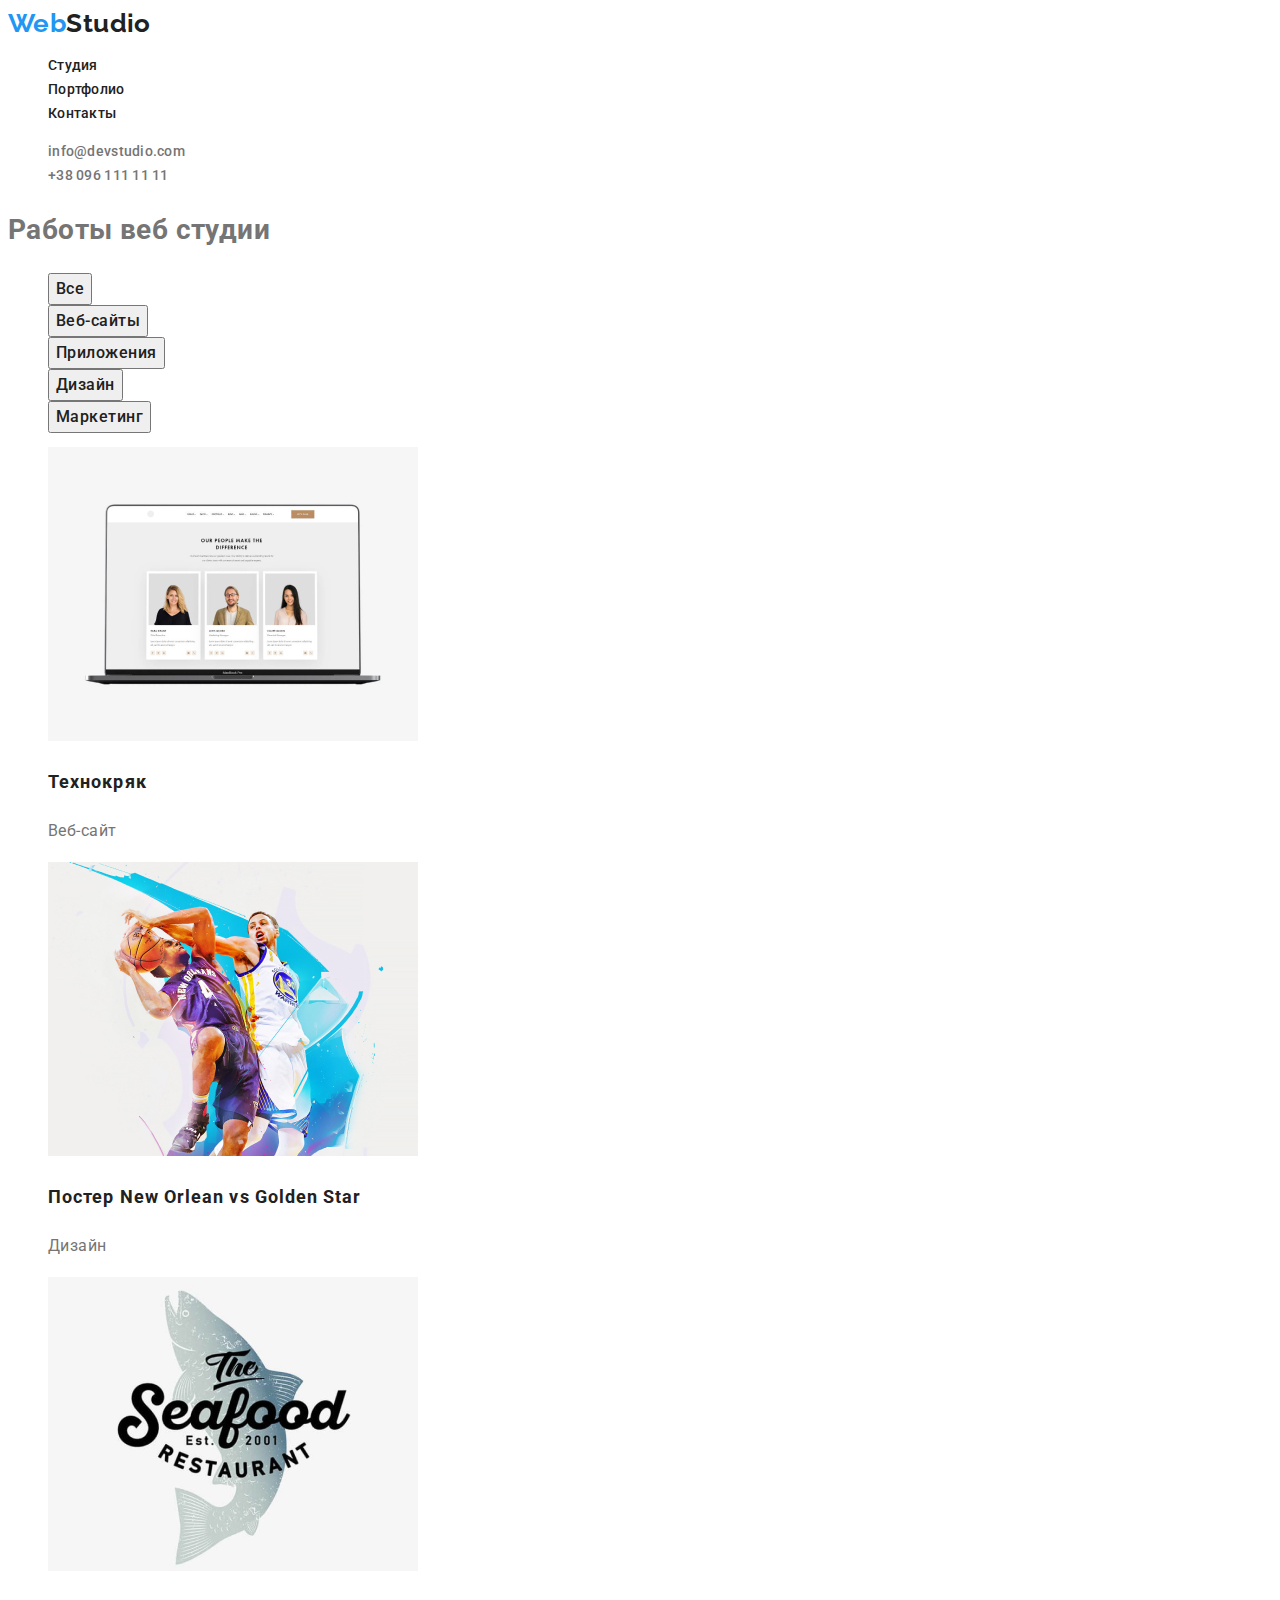
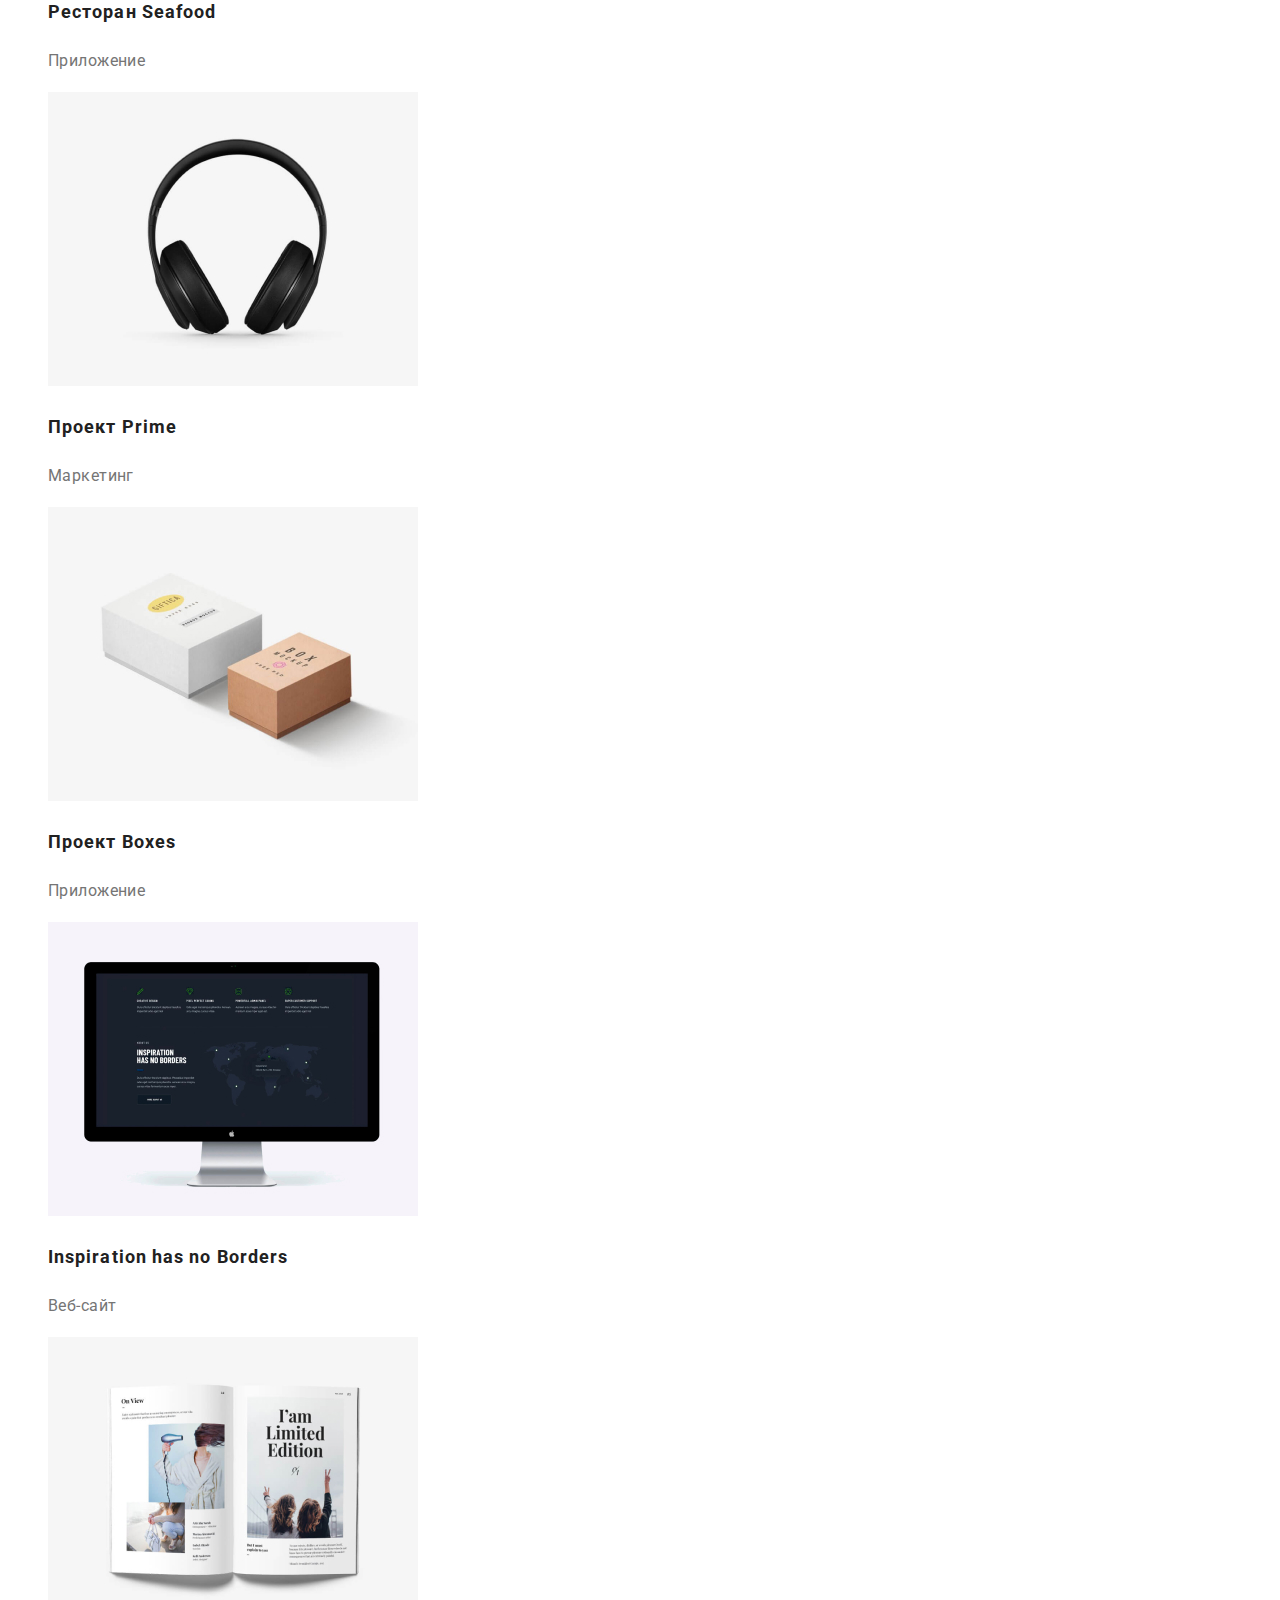
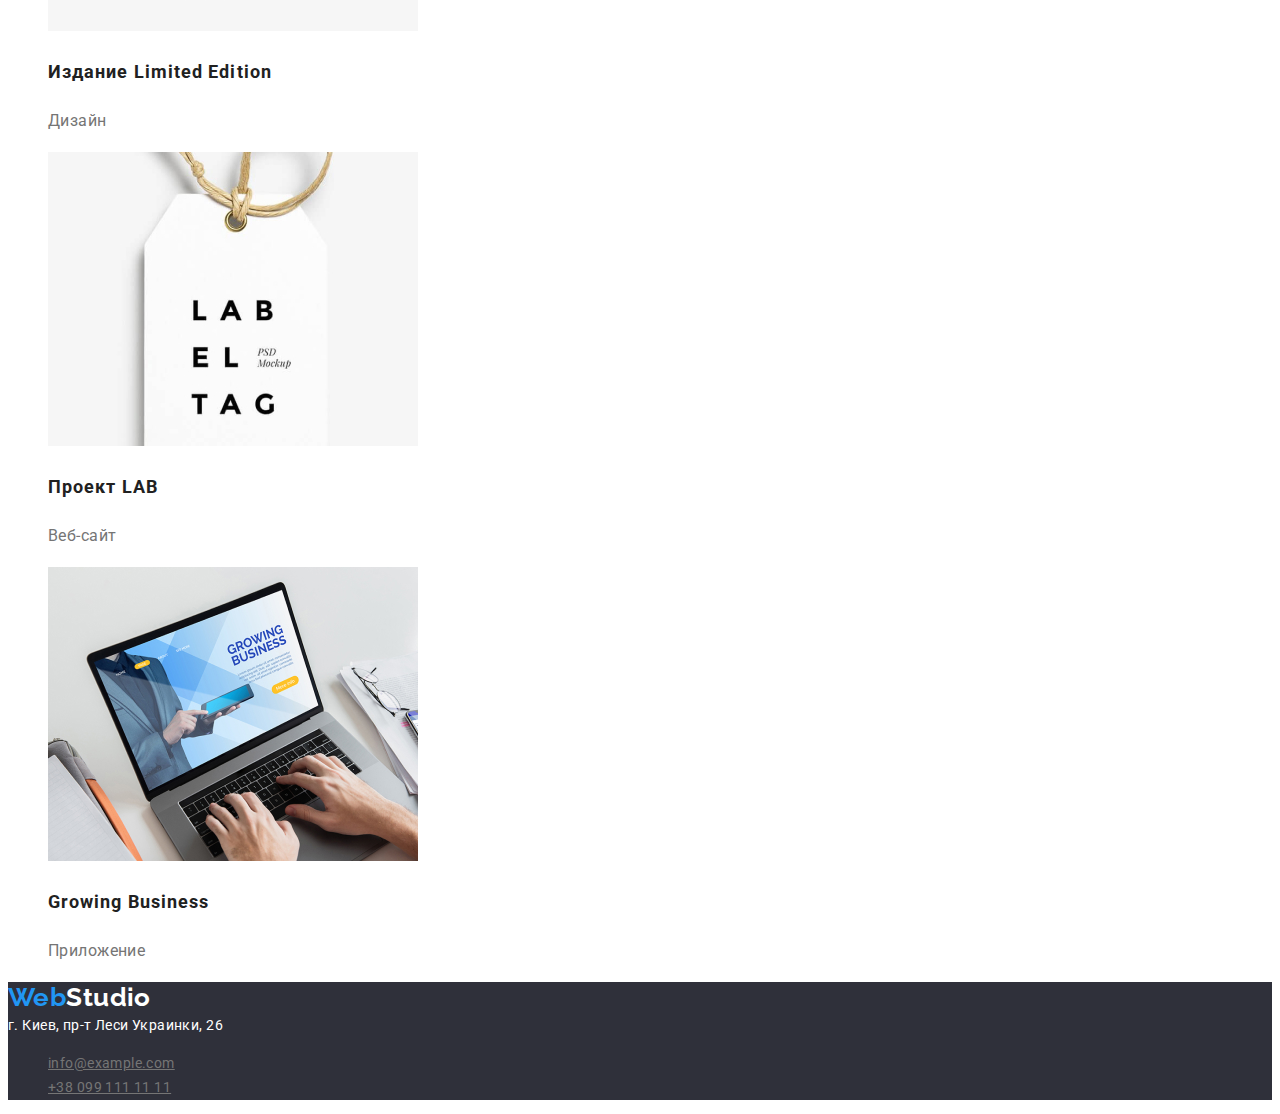
==== portfolio.html @ be14194c "Добавляет основные файлы" ====
<!DOCTYPE html>
<html lang="ru">

<head>
    <meta charset="UTF-8">
    <meta http-equiv="X-UA-Compatible" content="IE=edge">
    <meta name="viewport" content="width=device-width, initial-scale=1.0">
    <title>Portfolio</title>
    <link rel="preconnect" href="https://fonts.googleapis.com">
    <link rel="preconnect" href="https://fonts.gstatic.com" crossorigin>
    <link href="https://fonts.googleapis.com/css2?family=Raleway:wght@700&family=Roboto:wght@400;500;700;900&display=swap" rel="stylesheet">
    <link rel="stylesheet" href="./css/styles.css">
</head>

<body>
    <header>
        <nav class="site-nav">
            <a href="./index.html" class="logo"><span class="color-web">Web</span><span class="color-studio">Studio</span></a>
            <ul class="list">
                <li><a href="./index.html" class="link">Студия</a></li>
                <li><a href="./portfolio.html" class="link">Портфолио</a></li>
                <li><a href="" class="link">Контакты</a></li>
            </ul>
        </nav>
        <ul class="list">
            <li><a href="mailto:info@devstudio.com" class="link-contacts">info@devstudio.com</a></li>
            <li><a href="tel:+380961111111" class="link-contacts">+38 096 111 11 11</a></li>
        </ul>
    </header>

    <!-- Основной контент -->
    <main>
        <section>
            <h1>Работы веб студии</h1>
            <ul class="list">
                <li><button type="button" class="button">Все</button></li>
                <li><button type="button" class="button">Веб-сайты</button></li>
                <li><button type="button" class="button">Приложения</button></li>
                <li><button type="button" class="button">Дизайн</button></li>
                <li><button type="button" class="button">Маркетинг</button></li>
            </ul>

            <ul class="list">
                <li>
                    <img src="./images/tehknokriak.jpg" alt="Страница веб сайта" width="370">
                    <h2 class="title-product">Технокряк</h2>
                    <p class="product-type">Веб-сайт</p>
                </li>
                <li>
                    <img src="./images/poster.jpg" alt="Постер для баскетбольного матча" width="370">
                    <h2 class="title-product">Постер New Orlean vs Golden Star</h2>
                    <p class="product-type">Дизайн</p>
                </li>
                <li>
                    <img src="./images/restoran.jpg" alt="Логотип ресторана" width="370">
                    <h2 class="title-product">Ресторан Seafood</h2>
                    <p class="product-type">Приложение</p>
                </li>
                <li>
                    <img src="./images/project.prime.jpg" alt="Черные наушники" width="370">
                    <h2 class="title-product">Проект Prime</h2>
                    <p class="product-type">Маркетинг</p>
                </li>
                <li>
                    <img src="./images/project.boxes.jpg" alt="Две коробочк" width="370">
                    <h2 class="title-product">Проект Boxes</h2>
                    <p class="product-type">Приложение</p>
                </li>
                <li>
                    <img src="./images/inspiration.jpg" alt="Монитор компьютера" width="370">
                    <h2 class="title-product">Inspiration has no Borders</h2>
                    <p class="product-type">Веб-сайт</p>
                </li>
                <li>
                    <img src="./images/limited.edition.jpg" alt="Открытая книга" width="370">
                    <h2 class="title-product">Издание Limited Edition</h2>
                    <p class="product-type">Дизайн</p>
                </li>
                <li>
                    <img src="./images/project.lab.jpg" alt="Логотип компании" width="370">
                    <h2 class="title-product">Проект LAB</h2>
                    <p class="product-type">Веб-сайт</p>
                </li>
                <li>
                    <img src="./images/growing.business.jpg" alt="Работа с ноутбуком" width="370">
                    <h2 class="title-product">Growing Business</h2>
                    <p class="product-type">Приложение</p>
                </li>
            </ul>

        </section>
    </main>

    <!-- Подвал страницы -->
    <footer class="footer">
        <a href="./index.html" class="logo"><span class="color-web">Web</span><span class="color-studio">Studio</span></a>
        <address class="address">
            г. Киев, пр-т Леси Украинки, 26
        </address>
        <ul class="list">
            <li><a href="mailto:info@devstudio.co" class="link-footer">info@example.com</a></li>
            <li><a href="tel:+380961111111"  class="link-footer">+38 099 111 11 11</a></li>
        </ul>
    </footer>
</body>
</html>
---- css/styles.css ----
/* цвет заголовков #212121 */
/* вторичный цвет текста  #757575 */
/* белый #FFFFFF  */
/* акцент #2196F3 */
/* прозрачный белый  rgba(255, 255, 255, 0,6); */


 :root {
    --primary-text-color: #212121;
    --secondary-text-color: #757575;
    --accent-color: #2196F3;
    --primary-white-color: #ffffff;
    --transparent-white-color: rgba(255, 255, 255, 0,6);
  }

  body {
    color: var(--secondary-text-color);
    background-color: #ffffff;
    font-family: Roboto, sans-serif;
    font-size: 14px;
    font-weight: 400;
    line-height: 1.71;
    letter-spacing: 0.03em;
  }
  .list{
      list-style: none;
  }
  /* logo */
 .logo {
    color: var(--primary-text-color);
    font-family: Raleway;
    font-weight: 700;
    font-size: 26px;
    line-height: 1.19;
    text-decoration: none;
 }   
 .color-web{
     color: var(--accent-color); ;
 }
 .site-nav .color-studio{
color: var(--primary-text-color);
 }

 /* site-nav */
 .site-nav .link{
    color: var(--primary-text-color);
    font-weight: 500;
    font-size: 14px;
    line-height: 1.14;
    letter-spacing: 0.02em;
    text-decoration: none;
    }
 .site-nav .link:hover,
 .site-nav .link:focus {
     color: var(--accent-color);
 }
 .link-contacts{
    color: var(--secondary-text-color);
    font-weight: 500;
    font-size: 14px;
    line-height: 1.14;
    letter-spacing: 0.02em;
    text-decoration: none;
    }
 .link-contacts:hover,
 .link-contacts:focus{ 
     color: var(--accent-color);
 }

/* Hero */
.hero{
    background-color: #2F303A;
    ;
}
.hero-title {
    color: var(--primary-white-color);
    font-weight: 900;
    font-size: 44px;
    line-height: 1.36;
    letter-spacing: 0.06em;
    text-align: center;
    text-transform: uppercase;
}

.hero-button {
    color: var(--primary-white-color);
    background-color: var(--accent-color);
    font-weight: 700;
    font-size: 16px;
    line-height: 1.88;
    letter-spacing: 0.06em;
    text-align: center;
    cursor: pointer;
}
.hero-button:focus{
color: var(--primary-text-color);
}
/* Section work studio */
.section-title {
    color: var(--primary-text-color);
    font-weight: 700;
    font-size: 36px;
    line-height: 1.17;
    text-align: center;
    }
.section-title-element{
    color: var(--primary-text-color);
    font-weight: bold;
    font-size: 14px;
    line-height: 1.14;
    text-transform: uppercase;
    }

.section-text{
    font-size: 14px;
    }

    /* team of studio */
.title-employee{
    color: var(--primary-text-color);
    font-weight: 500;
    font-size: 16px;
    line-height: 1.19;
    text-align: center;
    }
.position-employee{
    font-size: 16px;
    line-height: 1.19;
    text-align: center;
    }

/* Footer */
.footer{
background-color: #2F303A;
}
.footer .color-studio{
    color: #ffffff;
}
.address{
    color: var(--primary-white-color);
    font-family: Roboto;
    font-style: normal;
    font-weight: normal;
    font-size: 14px;
    }
.link-footer{
    color: var(--transparent-white-color);
    font-size: 14px;
    }
.link-footer:focus,
.link-footer:hover{
    color: var(--accent-color);
}

/* Portfolio */
.button{
    color: var(--primary-text-color);
    cursor: pointer;
    font-family: Roboto;
    font-style: normal;
    font-weight: 500;
    font-size: 16px;
    line-height: 1.63;
    text-align: center;
    letter-spacing: 0.03em;
    }
    
.button:hover,
.button:focus{
  background-color: var(--accent-color);
  color: #ffffff;
}
.title-product{
    color: var(--primary-text-color);
    font-weight: bold;
    font-size: 18px;
    line-height: 2;
    letter-spacing: 0.06em;
    }
    .product-type{
        font-size: 16px;
        line-height: 1.88;
    }
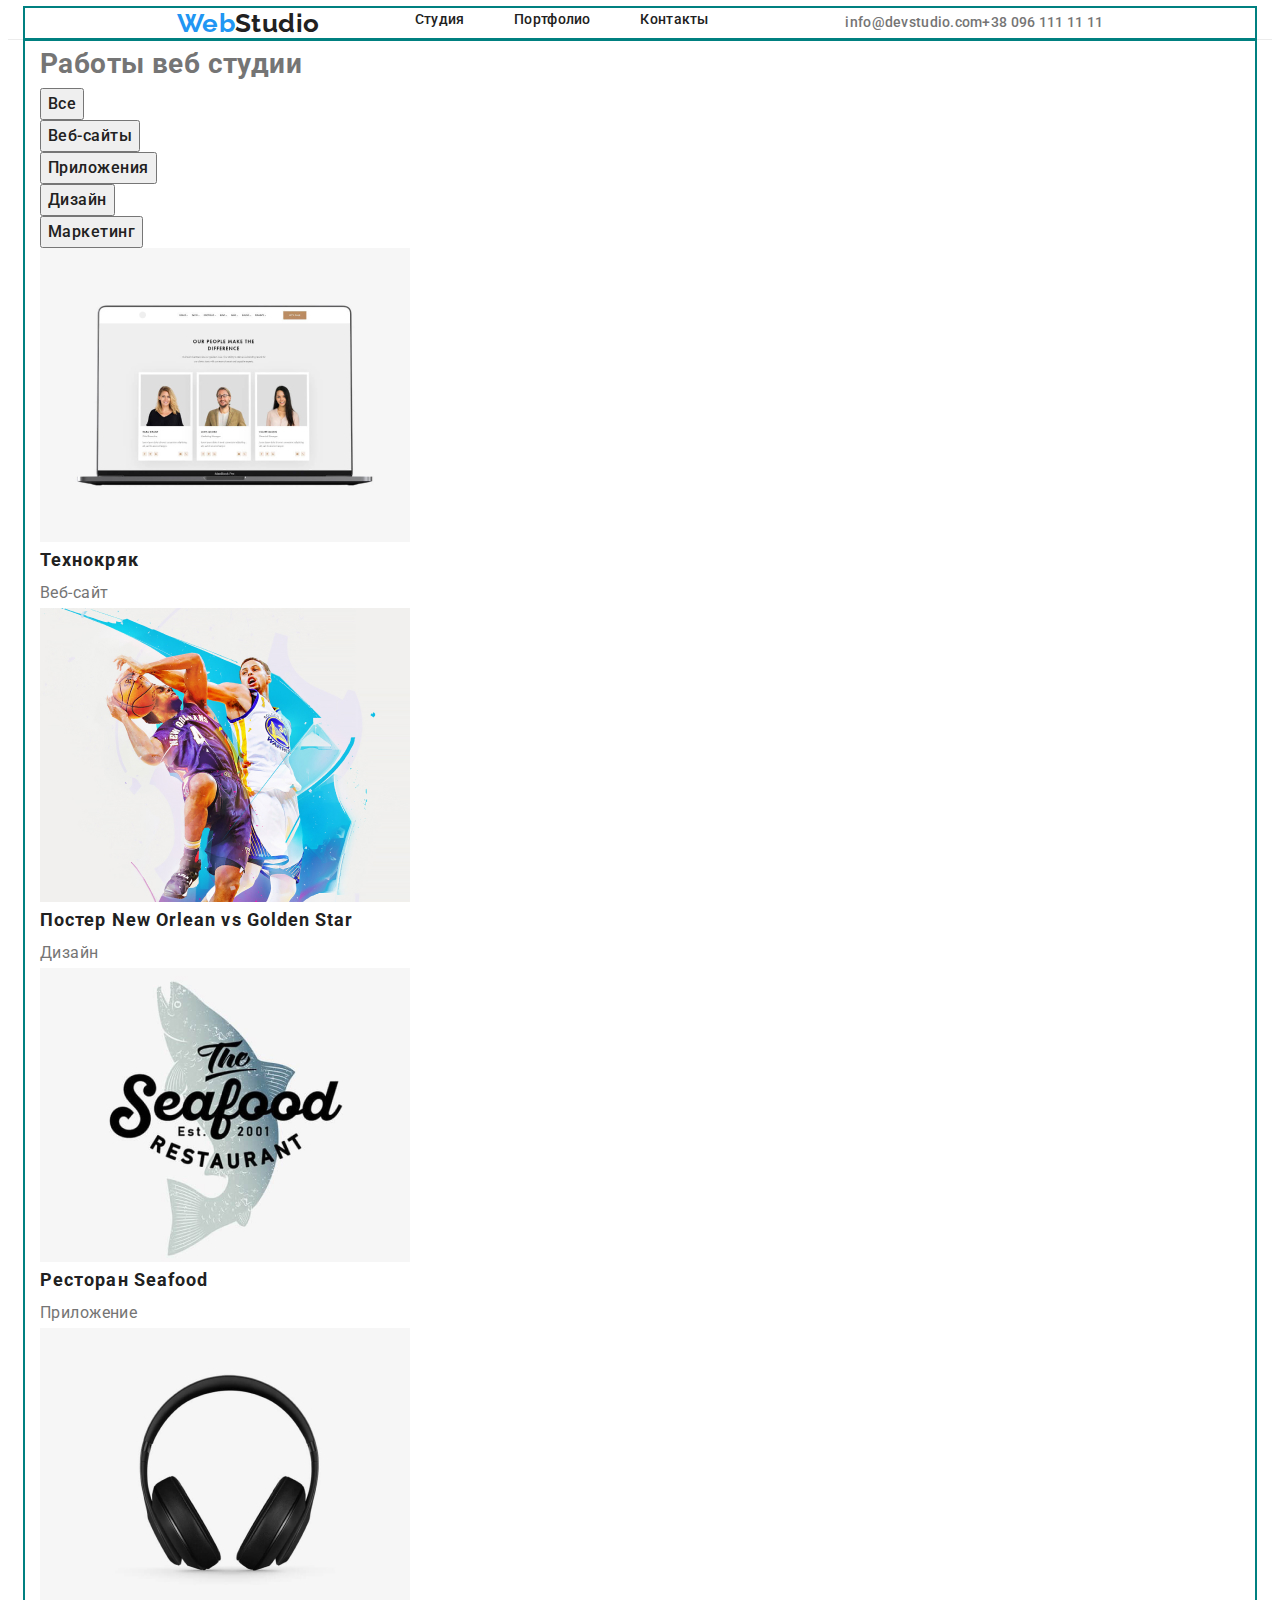
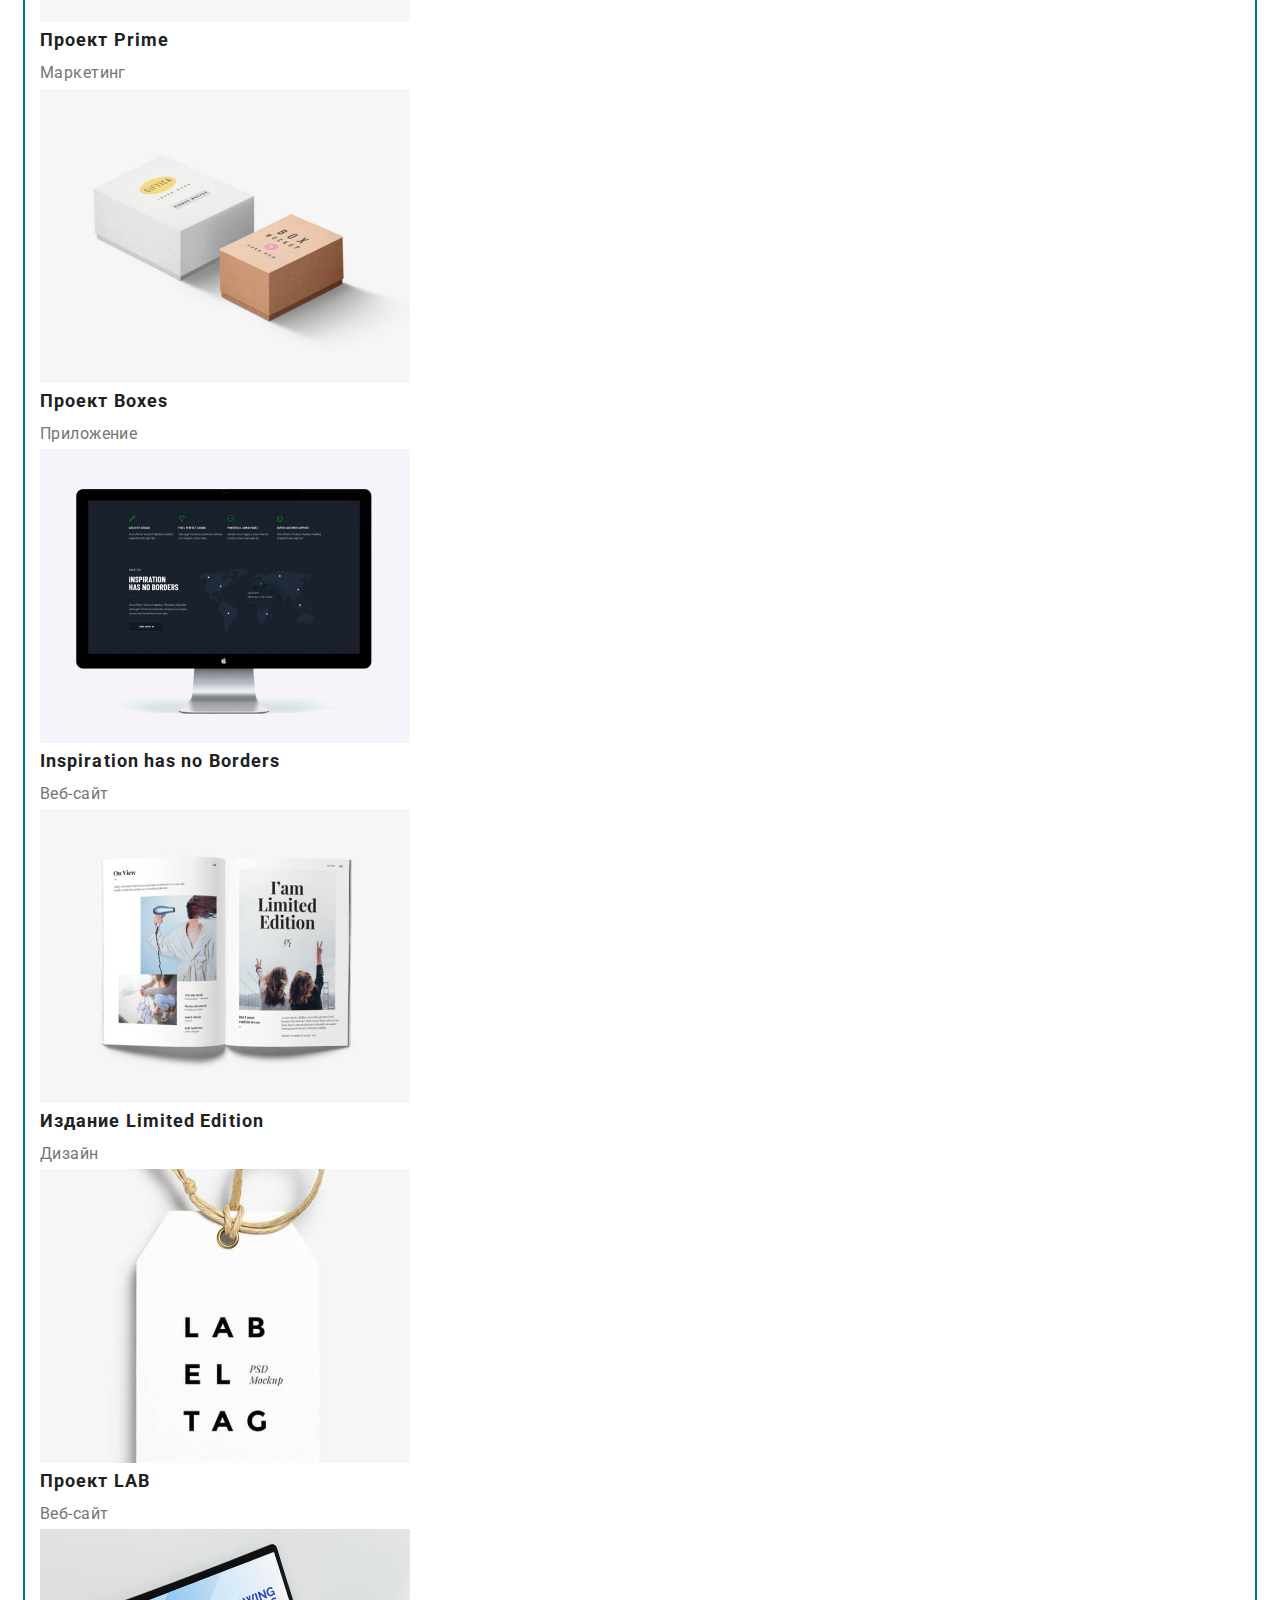
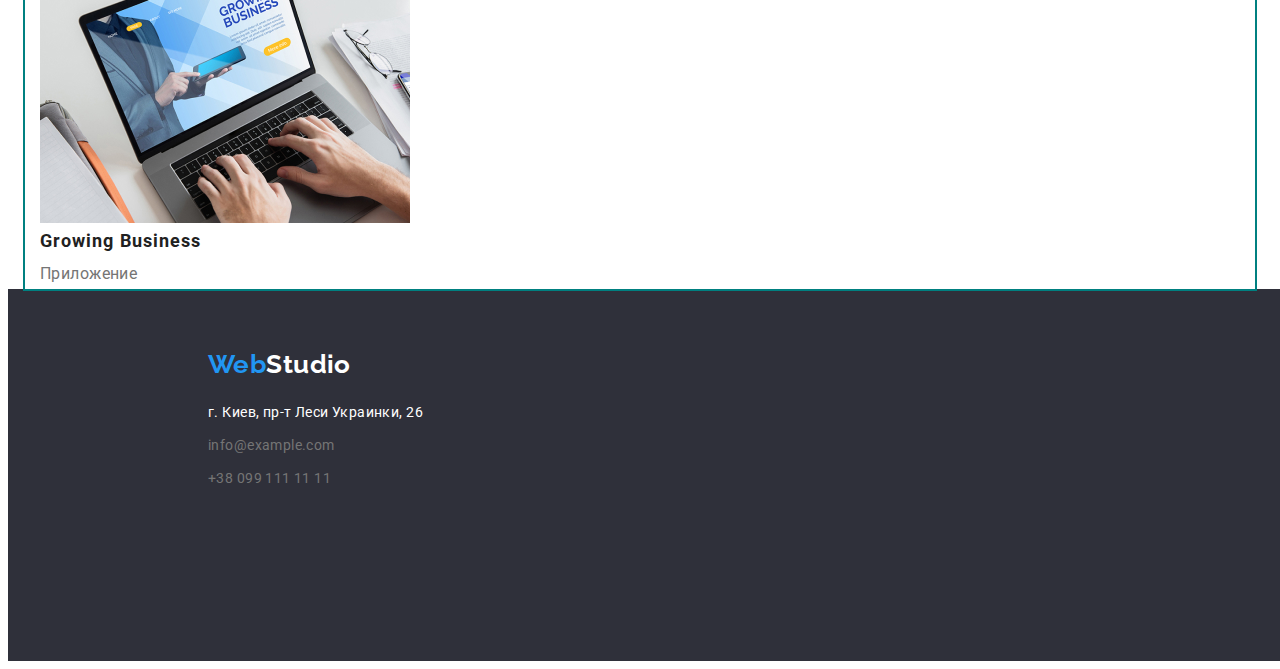
==== commit a5534d1a: "Позиционирование компонентов на странице "Портфолио"" ====
--- a/portfolio.html
+++ b/portfolio.html
@@ -9,28 +9,36 @@
     <link rel="preconnect" href="https://fonts.googleapis.com">
     <link rel="preconnect" href="https://fonts.gstatic.com" crossorigin>
     <link href="https://fonts.googleapis.com/css2?family=Raleway:wght@700&family=Roboto:wght@400;500;700;900&display=swap" rel="stylesheet">
+    <link rel="stylesheet" href="https://cdnjs.cloudflare.com/ajax/libs/modern-normalize/1.1.0/modern-normalize.min.css"
+        integrity="sha512-wpPYUAdjBVSE4KJnH1VR1HeZfpl1ub8YT/NKx4PuQ5NmX2tKuGu6U/JRp5y+Y8XG2tV+wKQpNHVUX03MfMFn9Q=="
+        crossorigin="anonymous" referrerpolicy="no-referrer" />
     <link rel="stylesheet" href="./css/styles.css">
 </head>
 
 <body>
-    <header>
-        <nav class="site-nav">
-            <a href="./index.html" class="logo"><span class="color-web">Web</span><span class="color-studio">Studio</span></a>
-            <ul class="list">
-                <li><a href="./index.html" class="link">Студия</a></li>
-                <li><a href="./portfolio.html" class="link">Портфолио</a></li>
-                <li><a href="" class="link">Контакты</a></li>
-            </ul>
-        </nav>
-        <ul class="list">
-            <li><a href="mailto:info@devstudio.com" class="link-contacts">info@devstudio.com</a></li>
-            <li><a href="tel:+380961111111" class="link-contacts">+38 096 111 11 11</a></li>
-        </ul>
+    <header class="header">
+        <div class="container header-container">
+            <nav class="site-nav">
+                <a href="./index.html" class="logo"><span class="color-web">Web</span><span
+                        class="color-studio">Studio</span></a>
+                <ul class="list menu-list">
+                    <li><a href="./index.html" class="link">Студия</a></li>
+                    <li><a href="./portfolio.html" class="link">Портфолио</a></li>
+                    <li><a href="" class="link">Контакты</a></li>
+                </ul>
+            </nav>
+                <ul class="list contacts-list">
+                    <li><a href="mailto:info@devstudio.com" class="link-contacts">info@devstudio.com</a></li>
+                    <li><a href="tel:+380961111111" class="link-contacts">+38 096 111 11 11</a></li>
+                </ul>
+            </div>
+        </div>
     </header>
 
     <!-- Основной контент -->
     <main>
-        <section>
+        <section class="container">
+            <div>
             <h1>Работы веб студии</h1>
             <ul class="list">
                 <li><button type="button" class="button">Все</button></li>
@@ -87,20 +95,25 @@
                     <p class="product-type">Приложение</p>
                 </li>
             </ul>
-
+        </div>
         </section>
     </main>
 
     <!-- Подвал страницы -->
     <footer class="footer">
-        <a href="./index.html" class="logo"><span class="color-web">Web</span><span class="color-studio">Studio</span></a>
-        <address class="address">
-            г. Киев, пр-т Леси Украинки, 26
-        </address>
-        <ul class="list">
-            <li><a href="mailto:info@devstudio.co" class="link-footer">info@example.com</a></li>
-            <li><a href="tel:+380961111111"  class="link-footer">+38 099 111 11 11</a></li>
-        </ul>
+        <div class="container-footer">
+            <a href="./index.html" class="logo logo-footer"><span class="color-web">Web</span><span
+                    class="color-studio">Studio</span></a>
+            <address class="addres-footer">
+                <div class="address"> г. Киев, пр-т Леси Украинки, 26</div>
+                <div class="list-link-footer">
+                    <ul class="list">
+                        <li><a href="mailto:info@devstudio.co" class="link-footer">info@example.com</a></li>
+                        <li><a href="tel:+380961111111" class="link-footer">+38 099 111 11 11</a></li>
+                    </ul>
+                </div>
+            </address>
+        </div>
     </footer>
 </body>
 </html>--- a/css/styles.css
+++ b/css/styles.css
@@ -4,180 +4,283 @@
 /* акцент #2196F3 */
 /* прозрачный белый  rgba(255, 255, 255, 0,6); */
 
-
- :root {
-    --primary-text-color: #212121;
-    --secondary-text-color: #757575;
-    --accent-color: #2196F3;
-    --primary-white-color: #ffffff;
-    --transparent-white-color: rgba(255, 255, 255, 0,6);
-  }
-
-  body {
-    color: var(--secondary-text-color);
-    background-color: #ffffff;
-    font-family: Roboto, sans-serif;
-    font-size: 14px;
-    font-weight: 400;
-    line-height: 1.71;
-    letter-spacing: 0.03em;
-  }
-  .list{
-      list-style: none;
-  }
-  /* logo */
- .logo {
-    color: var(--primary-text-color);
-    font-family: Raleway;
-    font-weight: 700;
-    font-size: 26px;
-    line-height: 1.19;
-    text-decoration: none;
- }   
- .color-web{
-     color: var(--accent-color); ;
- }
- .site-nav .color-studio{
-color: var(--primary-text-color);
- }
-
- /* site-nav */
- .site-nav .link{
-    color: var(--primary-text-color);
-    font-weight: 500;
-    font-size: 14px;
-    line-height: 1.14;
-    letter-spacing: 0.02em;
-    text-decoration: none;
-    }
- .site-nav .link:hover,
- .site-nav .link:focus {
-     color: var(--accent-color);
- }
- .link-contacts{
-    color: var(--secondary-text-color);
-    font-weight: 500;
-    font-size: 14px;
-    line-height: 1.14;
-    letter-spacing: 0.02em;
-    text-decoration: none;
-    }
- .link-contacts:hover,
- .link-contacts:focus{ 
-     color: var(--accent-color);
- }
+:root {
+  --primary-text-color: #212121;
+  --secondary-text-color: #757575;
+  --accent-color: #2196f3;
+  --primary-white-color: #ffffff;
+  --transparent-white-color: rgba(255, 255, 255, 0, 6);
+}
+
+h1,
+h2,
+h3,
+h4,
+h5,
+h6,
+p {
+  margin-top: 0;
+  margin-bottom: 0;
+}
+ul,
+ol {
+  padding-left: 0;
+  margin-top: 0;
+  margin-bottom: 0;
+}
+img {
+  display: block;
+}
+ .list {
+  list-style: none;
+}
+
+body {
+  color: var(--secondary-text-color);
+  background-color: #ffffff;
+  font-family: Roboto, sans-serif;
+  font-size: 14px;
+  font-weight: 400;
+  line-height: 1.71;
+  letter-spacing: 0.03em;
+}
+.container {
+  width: 1200px;
+  padding-left: 15px;
+  padding-right: 15px;
+  margin: 0 auto;
+  outline: 2px solid teal;
+}
+
+/* .section {
+     padding-top: 94px;
+     padding-bottom: 94 px;
+     outline: 2px solid tomato;
+ } */
+
+/* =======COMPONENTS========== */
+/* logo */
+.logo {
+  color: var(--primary-text-color);
+  font-family: Raleway;
+  font-weight: 700;
+  font-size: 26px;
+  line-height: 1.19;
+  text-decoration: none;
+  width: 145px;
+  margin-right: 93px;
+}
+.color-web {
+  color: var(--accent-color);
+}
+.site-nav .color-studio {
+  color: var(--primary-text-color);
+}
+
+/* site-nav */
+.site-nav .link {
+  color: var(--primary-text-color);
+  font-weight: 500;
+  font-size: 14px;
+  line-height: 1.14;
+  letter-spacing: 0.02em;
+  text-decoration: none;
+}
+.site-nav .link:hover,
+.site-nav .link:focus {
+  color: var(--accent-color);
+}
+.link-contacts {
+  display: block;
+  color: var(--secondary-text-color);
+  font-weight: 500;
+  font-size: 14px;
+  line-height: 1.14;
+  letter-spacing: 0.02em;
+  text-decoration: none;
+}
+.link-contacts:hover,
+.link-contacts:focus {
+  color: var(--accent-color);
+}
 
 /* Hero */
-.hero{
-    background-color: #2F303A;
-    ;
-}
+.hero {
+  background-color: #2f303a;
+  width: 1600px;
+  height: 600px;
+  margin: 0 auto;
+  padding-top: 200px;
+}
+
 .hero-title {
-    color: var(--primary-white-color);
-    font-weight: 900;
-    font-size: 44px;
-    line-height: 1.36;
-    letter-spacing: 0.06em;
-    text-align: center;
-    text-transform: uppercase;
+  color: var(--primary-white-color);
+  font-weight: 900;
+  font-size: 44px;
+  line-height: 1.36;
+  letter-spacing: 0.06em;
+  text-align: center;
+  text-transform: uppercase;
+  width: 696px;
+  margin: 0 auto;
+  margin-bottom: 30px;
 }
 
 .hero-button {
-    color: var(--primary-white-color);
-    background-color: var(--accent-color);
-    font-weight: 700;
-    font-size: 16px;
-    line-height: 1.88;
-    letter-spacing: 0.06em;
-    text-align: center;
-    cursor: pointer;
-}
-.hero-button:focus{
-color: var(--primary-text-color);
+  color: var(--primary-white-color);
+  background-color: var(--accent-color);
+  font-weight: 700;
+  font-size: 16px;
+  line-height: 1.88;
+  letter-spacing: 0.06em;
+  cursor: pointer;
+  display: block;
+  text-align: center;
+  margin: 0 auto;
+  border-radius: 4px;
+  height: 50px;
+  padding: 10px 32px;
+  border: 1px solid transparent;
+}
+.hero-button:focus {
+  color: var(--primary-text-color);
 }
 /* Section work studio */
 .section-title {
-    color: var(--primary-text-color);
-    font-weight: 700;
-    font-size: 36px;
-    line-height: 1.17;
-    text-align: center;
-    }
-.section-title-element{
-    color: var(--primary-text-color);
-    font-weight: bold;
-    font-size: 14px;
-    line-height: 1.14;
-    text-transform: uppercase;
-    }
-
-.section-text{
-    font-size: 14px;
-    }
-
-    /* team of studio */
-.title-employee{
-    color: var(--primary-text-color);
-    font-weight: 500;
-    font-size: 16px;
-    line-height: 1.19;
-    text-align: center;
-    }
-.position-employee{
-    font-size: 16px;
-    line-height: 1.19;
-    text-align: center;
-    }
+  color: var(--primary-text-color);
+  font-weight: 700;
+  font-size: 36px;
+  line-height: 1.17;
+  text-align: center;
+}
+.section-title-element {
+  color: var(--primary-text-color);
+  font-weight: bold;
+  font-size: 14px;
+  line-height: 1.14;
+  text-transform: uppercase;
+  margin-top: 0;
+  margin-bottom: 10px;
+}
+
+.section-text {
+  font-size: 14px;
+}
+
+/* team of studio */
+.title-employee {
+  color: var(--primary-text-color);
+  font-weight: 500;
+  font-size: 16px;
+  line-height: 1.19;
+  text-align: center;
+}
+.position-employee {
+  font-size: 16px;
+  line-height: 1.19;
+  text-align: center;
+}
 
 /* Footer */
-.footer{
-background-color: #2F303A;
-}
-.footer .color-studio{
-    color: #ffffff;
-}
-.address{
-    color: var(--primary-white-color);
-    font-family: Roboto;
-    font-style: normal;
-    font-weight: normal;
-    font-size: 14px;
-    }
-.link-footer{
+.footer {
+    background-color: #2f303a;
+    width: 1600px;
+    height: 252px;
+    margin: 0 auto;
+    padding-top: 60px;
+    padding-bottom: 60px;
+}
+.footer .color-studio {
+  color: #ffffff;
+}
+.addres-footer {
+    margin-top: 20px;
+}
+.address {
+  color: var(--primary-white-color);
+  font-family: Roboto;
+  font-style: normal;
+  font-weight: normal;
+  font-size: 14px;
+  margin-bottom: 9px;
+}
+.list-link-footer{
     color: var(--transparent-white-color);
     font-size: 14px;
-    }
+    font-style: normal;
+}
+.link-footer {
+  color: var(--transparent-white-color);
+  font-size: 14px;
+  text-decoration: none;
+  display: block;
+  margin-bottom: 9px;
+}
 .link-footer:focus,
-.link-footer:hover{
-    color: var(--accent-color);
+.link-footer:hover {
+  color: var(--accent-color);
+}
+
+.container-footer {
+    width: 1200px;
+    margin: 0 auto;
+    padding-left: 15px;
+    padding-right: 15px;
+}
+/* ======HEADER============= */
+.header {
+    border-bottom: 1px solid #ECECEC;
+    margin: 0 auto;
+    max-width: 1600px;
+}
+
+.header-container {
+  display: flex;
+  align-items: center;
+  justify-content: space-evenly;
+}
+.site-nav {
+  display: flex;
+}
+.menu-list {
+  width: 294px;
+  display: flex;
+  justify-content: space-between;
+}
+.contacts-list {
+  display: flex;
+  justify-content: flex-end;
+}
+.contacts-list:not(:last-child) {
+  margin-right: 50px;
 }
 
 /* Portfolio */
-.button{
-    color: var(--primary-text-color);
-    cursor: pointer;
-    font-family: Roboto;
-    font-style: normal;
-    font-weight: 500;
-    font-size: 16px;
-    line-height: 1.63;
-    text-align: center;
-    letter-spacing: 0.03em;
-    }
-    
+.button {
+  color: var(--primary-text-color);
+  cursor: pointer;
+  font-family: Roboto;
+  font-style: normal;
+  font-weight: 500;
+  font-size: 16px;
+  line-height: 1.63;
+  text-align: center;
+  letter-spacing: 0.03em;
+}
+
 .button:hover,
-.button:focus{
+.button:focus {
   background-color: var(--accent-color);
   color: #ffffff;
 }
-.title-product{
-    color: var(--primary-text-color);
-    font-weight: bold;
-    font-size: 18px;
-    line-height: 2;
-    letter-spacing: 0.06em;
-    }
-    .product-type{
-        font-size: 16px;
-        line-height: 1.88;
-    }+.title-product {
+  color: var(--primary-text-color);
+  font-weight: bold;
+  font-size: 18px;
+  line-height: 2;
+  letter-spacing: 0.06em;
+}
+.product-type {
+  font-size: 16px;
+  line-height: 1.88;
+}
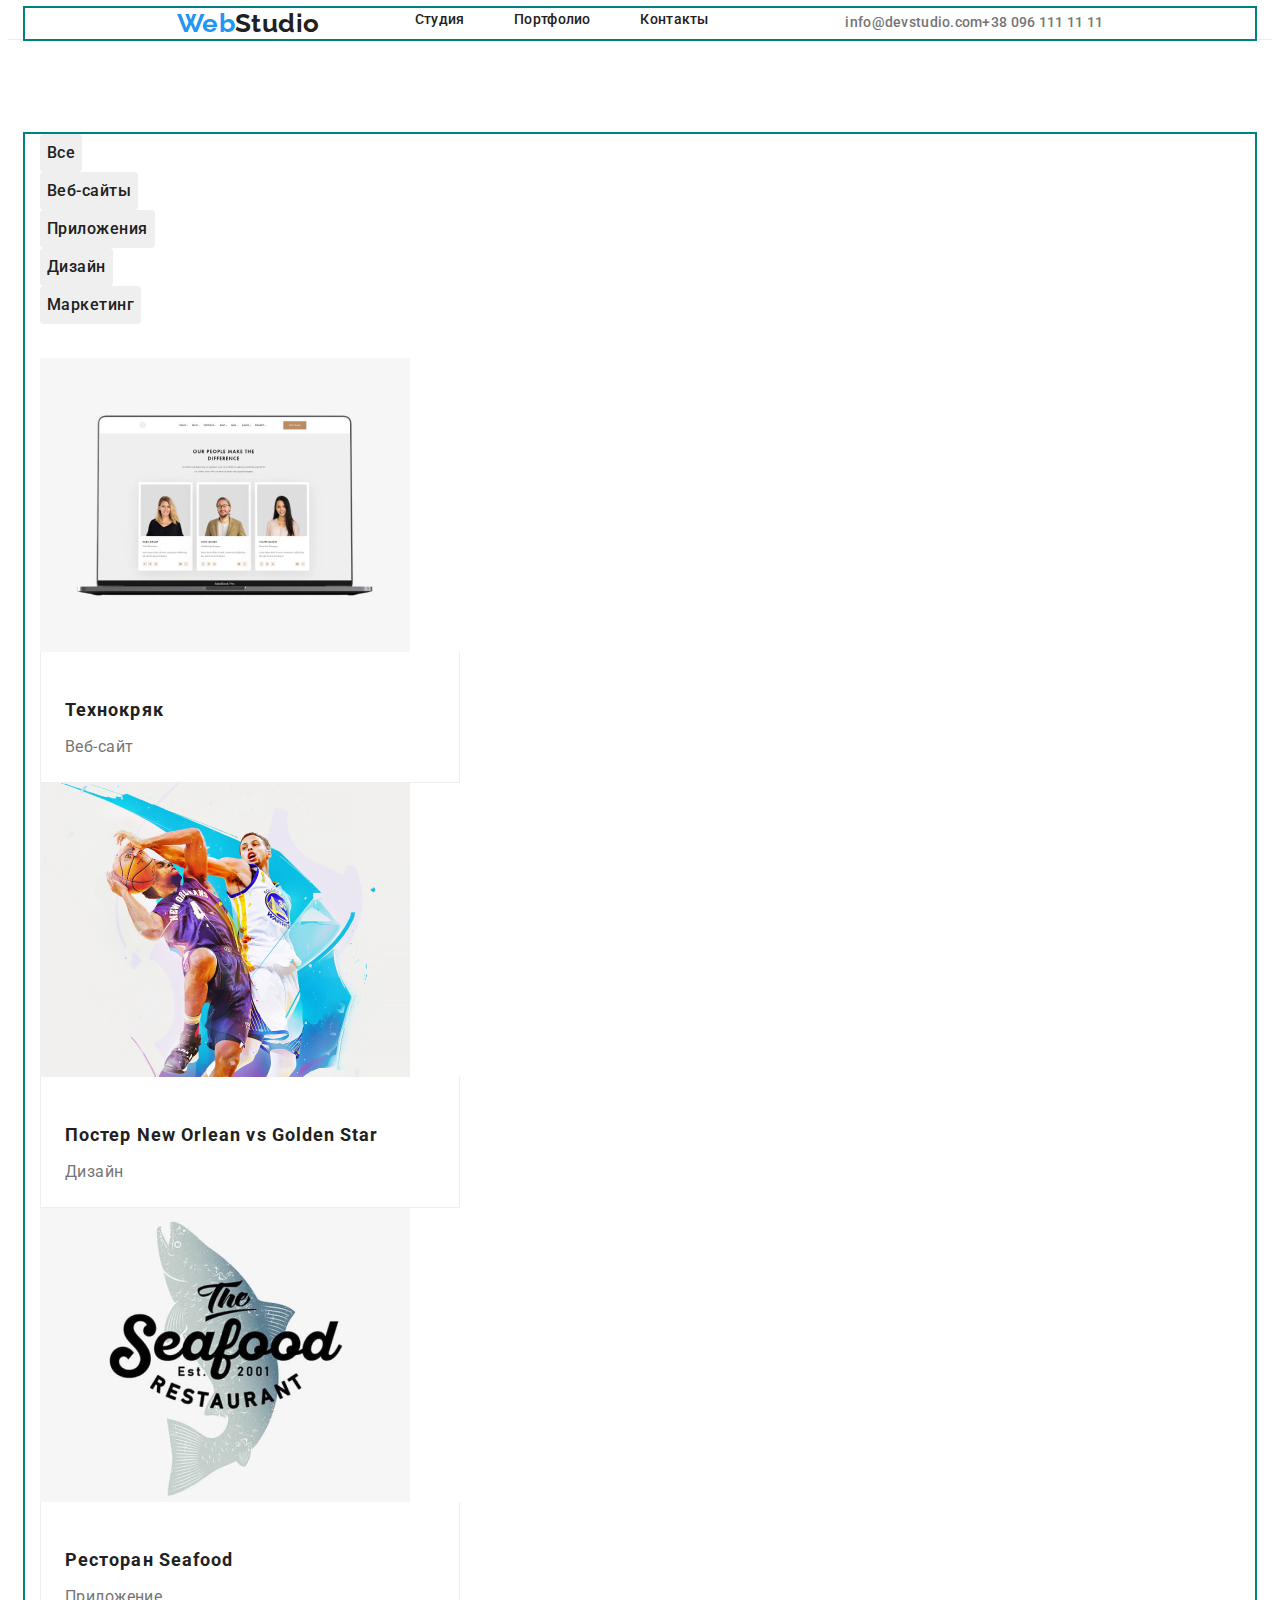
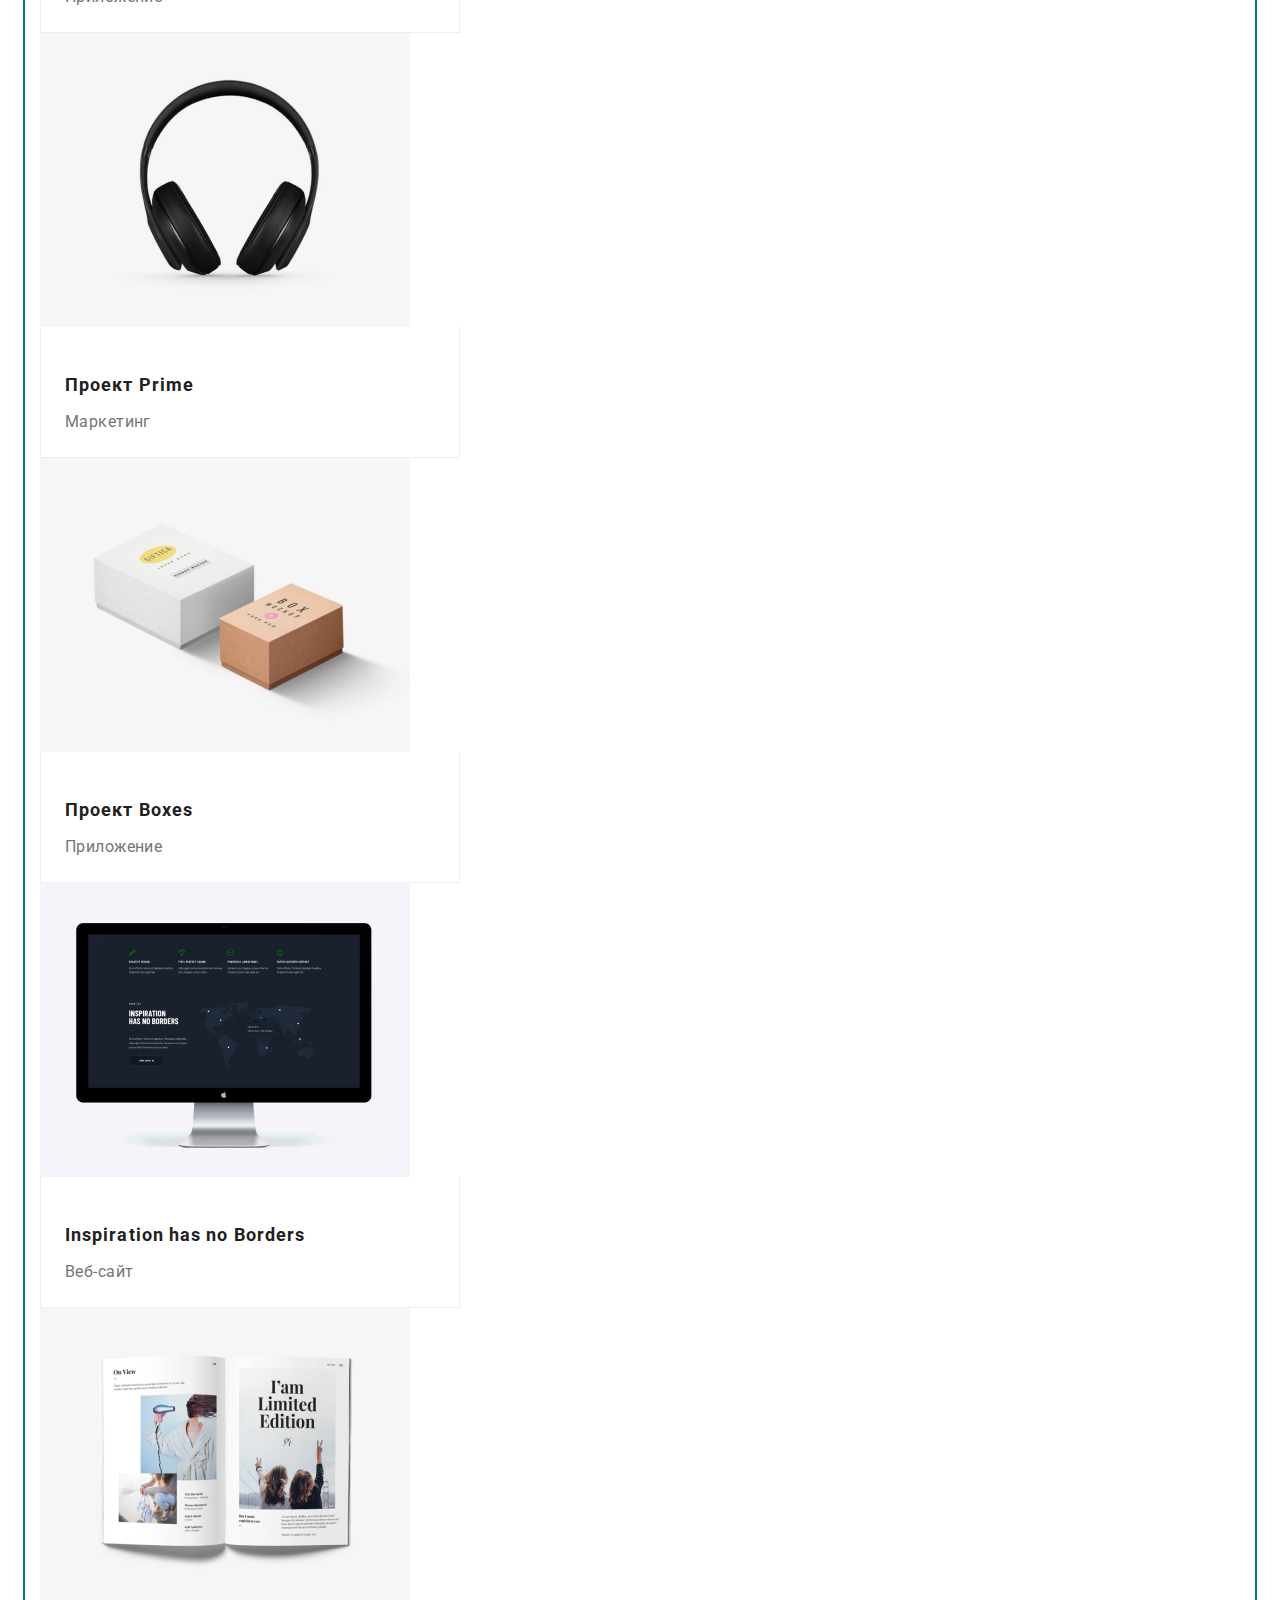
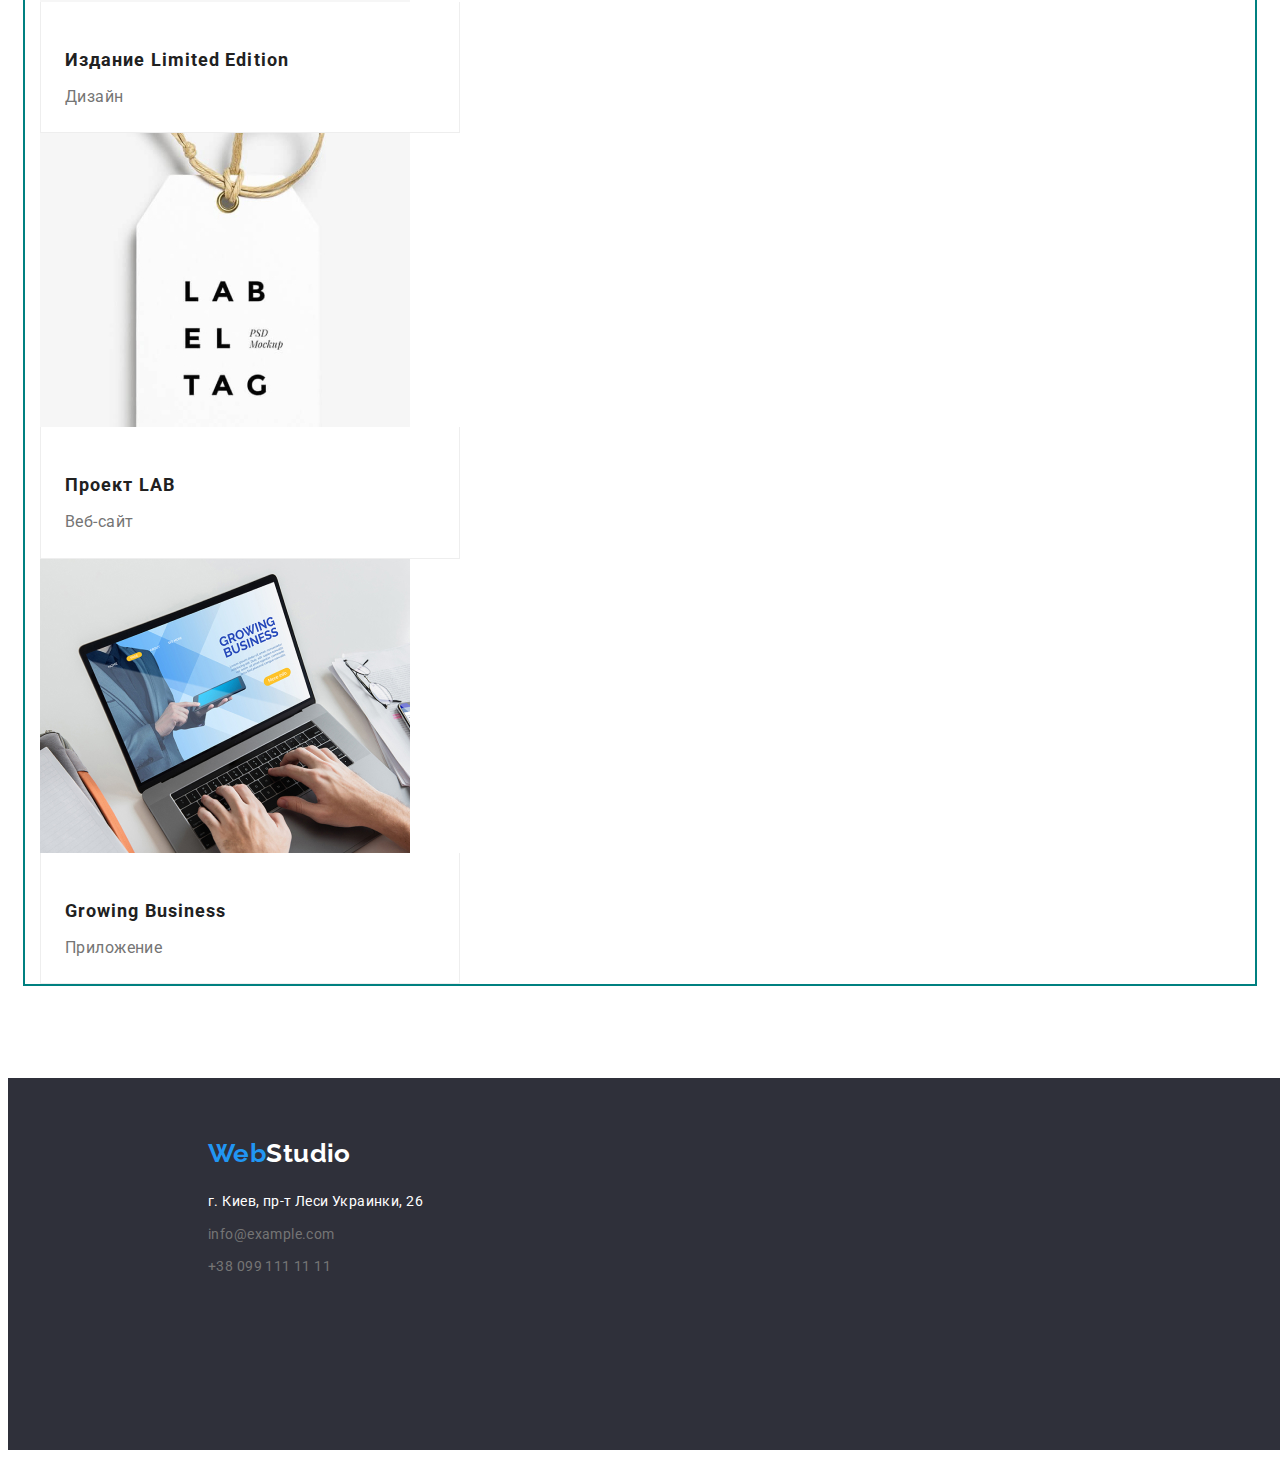
==== commit 373f99b6: "Стили позиционирования элементов на странице Портфолио" ====
--- a/portfolio.html
+++ b/portfolio.html
@@ -37,10 +37,10 @@
 
     <!-- Основной контент -->
     <main>
-        <section class="container">
-            <div>
-            <h1>Работы веб студии</h1>
-            <ul class="list">
+        <section class="section">
+            <div class="container">
+            <h1 class="visually-hidden">Работы веб студии</h1>
+            <ul class="list list-btn-filtr">
                 <li><button type="button" class="button">Все</button></li>
                 <li><button type="button" class="button">Веб-сайты</button></li>
                 <li><button type="button" class="button">Приложения</button></li>
@@ -51,48 +51,66 @@
             <ul class="list">
                 <li>
                     <img src="./images/tehknokriak.jpg" alt="Страница веб сайта" width="370">
+                   <div class="product-card">
                     <h2 class="title-product">Технокряк</h2>
                     <p class="product-type">Веб-сайт</p>
+                </div>
                 </li>
                 <li>
                     <img src="./images/poster.jpg" alt="Постер для баскетбольного матча" width="370">
+                    <div class="product-card">
                     <h2 class="title-product">Постер New Orlean vs Golden Star</h2>
                     <p class="product-type">Дизайн</p>
+                </div>
                 </li>
                 <li>
                     <img src="./images/restoran.jpg" alt="Логотип ресторана" width="370">
+                    <div class="product-card">
                     <h2 class="title-product">Ресторан Seafood</h2>
                     <p class="product-type">Приложение</p>
+                </div>
                 </li>
                 <li>
                     <img src="./images/project.prime.jpg" alt="Черные наушники" width="370">
+                    <div class="product-card">
                     <h2 class="title-product">Проект Prime</h2>
                     <p class="product-type">Маркетинг</p>
+                    </div>
                 </li>
                 <li>
                     <img src="./images/project.boxes.jpg" alt="Две коробочк" width="370">
+                    <div class="product-card">
                     <h2 class="title-product">Проект Boxes</h2>
                     <p class="product-type">Приложение</p>
+                </div>
                 </li>
                 <li>
                     <img src="./images/inspiration.jpg" alt="Монитор компьютера" width="370">
+                    <div class="product-card">
                     <h2 class="title-product">Inspiration has no Borders</h2>
                     <p class="product-type">Веб-сайт</p>
+                </div>
                 </li>
                 <li>
                     <img src="./images/limited.edition.jpg" alt="Открытая книга" width="370">
+                    <div class="product-card">
                     <h2 class="title-product">Издание Limited Edition</h2>
                     <p class="product-type">Дизайн</p>
+                </div>
                 </li>
                 <li>
                     <img src="./images/project.lab.jpg" alt="Логотип компании" width="370">
+                    <div class="product-card">
                     <h2 class="title-product">Проект LAB</h2>
                     <p class="product-type">Веб-сайт</p>
+                </div>
                 </li>
                 <li>
                     <img src="./images/growing.business.jpg" alt="Работа с ноутбуком" width="370">
+                    <div class="product-card">
                     <h2 class="title-product">Growing Business</h2>
                     <p class="product-type">Приложение</p>
+                </div>
                 </li>
             </ul>
         </div>
--- a/css/styles.css
+++ b/css/styles.css
@@ -52,11 +52,10 @@
   outline: 2px solid teal;
 }
 
-/* .section {
+.section {
      padding-top: 94px;
-     padding-bottom: 94 px;
-     outline: 2px solid tomato;
- } */
+     padding-bottom: 94px;
+ }
 
 /* =======COMPONENTS========== */
 /* logo */
@@ -110,6 +109,7 @@
   width: 1600px;
   height: 600px;
   margin: 0 auto;
+  margin-bottom: 94px;
   padding-top: 200px;
 }
 
@@ -139,6 +139,7 @@
   margin: 0 auto;
   border-radius: 4px;
   height: 50px;
+  min-width: 200px;
   padding: 10px 32px;
   border: 1px solid transparent;
 }
@@ -152,6 +153,7 @@
   font-size: 36px;
   line-height: 1.17;
   text-align: center;
+  margin-bottom: 50px;
 }
 .section-title-element {
   color: var(--primary-text-color);
@@ -162,7 +164,18 @@
   margin-top: 0;
   margin-bottom: 10px;
 }
-
+.visually-hidden {
+    position: absolute;
+    width: 1px;
+    height: 1px;
+    margin: -1px;
+    border: 0;
+    padding: 0;
+    white-space: nowrap;
+    clip-path: inset(100%);
+    clip: rect(0 0 0 0);
+    overflow: hidden;
+}
 .section-text {
   font-size: 14px;
 }
@@ -174,6 +187,8 @@
   font-size: 16px;
   line-height: 1.19;
   text-align: center;
+  margin-top: 30px;
+  margin-bottom: 10px;
 }
 .position-employee {
   font-size: 16px;
@@ -256,6 +271,9 @@
 }
 
 /* Portfolio */
+.list-btn-filtr{
+    margin-bottom: 34px;
+}
 .button {
   color: var(--primary-text-color);
   cursor: pointer;
@@ -266,6 +284,10 @@
   line-height: 1.63;
   text-align: center;
   letter-spacing: 0.03em;
+  display: block;
+  height: 38px;
+  border-radius: 4px;
+  border: 1px solid transparent;
 }
 
 .button:hover,
@@ -273,14 +295,24 @@
   background-color: var(--accent-color);
   color: #ffffff;
 }
+
 .title-product {
   color: var(--primary-text-color);
   font-weight: bold;
   font-size: 18px;
   line-height: 2;
   letter-spacing: 0.06em;
+  margin-top: 20px;
+  margin-bottom: 4px;
 }
 .product-type {
   font-size: 16px;
   line-height: 1.88;
 }
+.product-card {
+padding: 20px 24px;
+border-left: 1px solid #EEEEEE;
+border-right: 1px solid #EEEEEE; 
+border-bottom: 1px solid #EEEEEE;
+width: 370px;     
+}
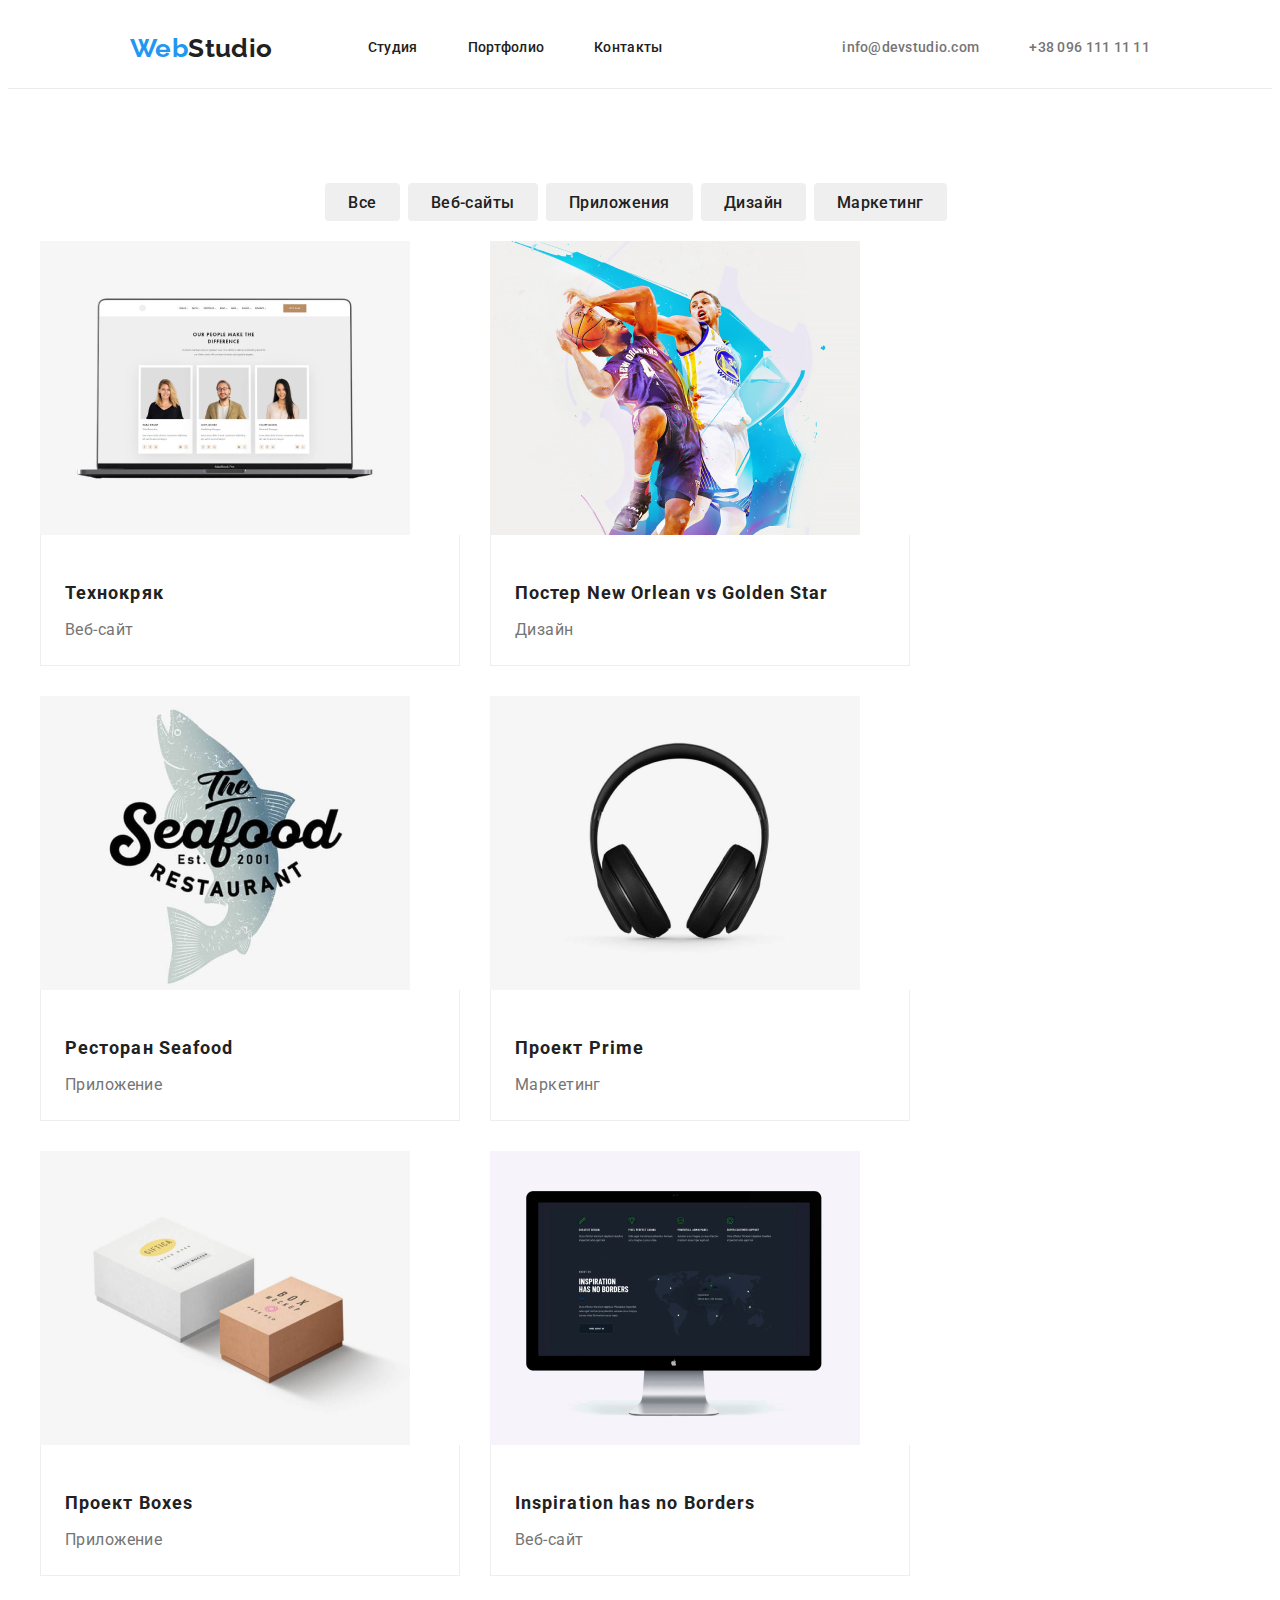
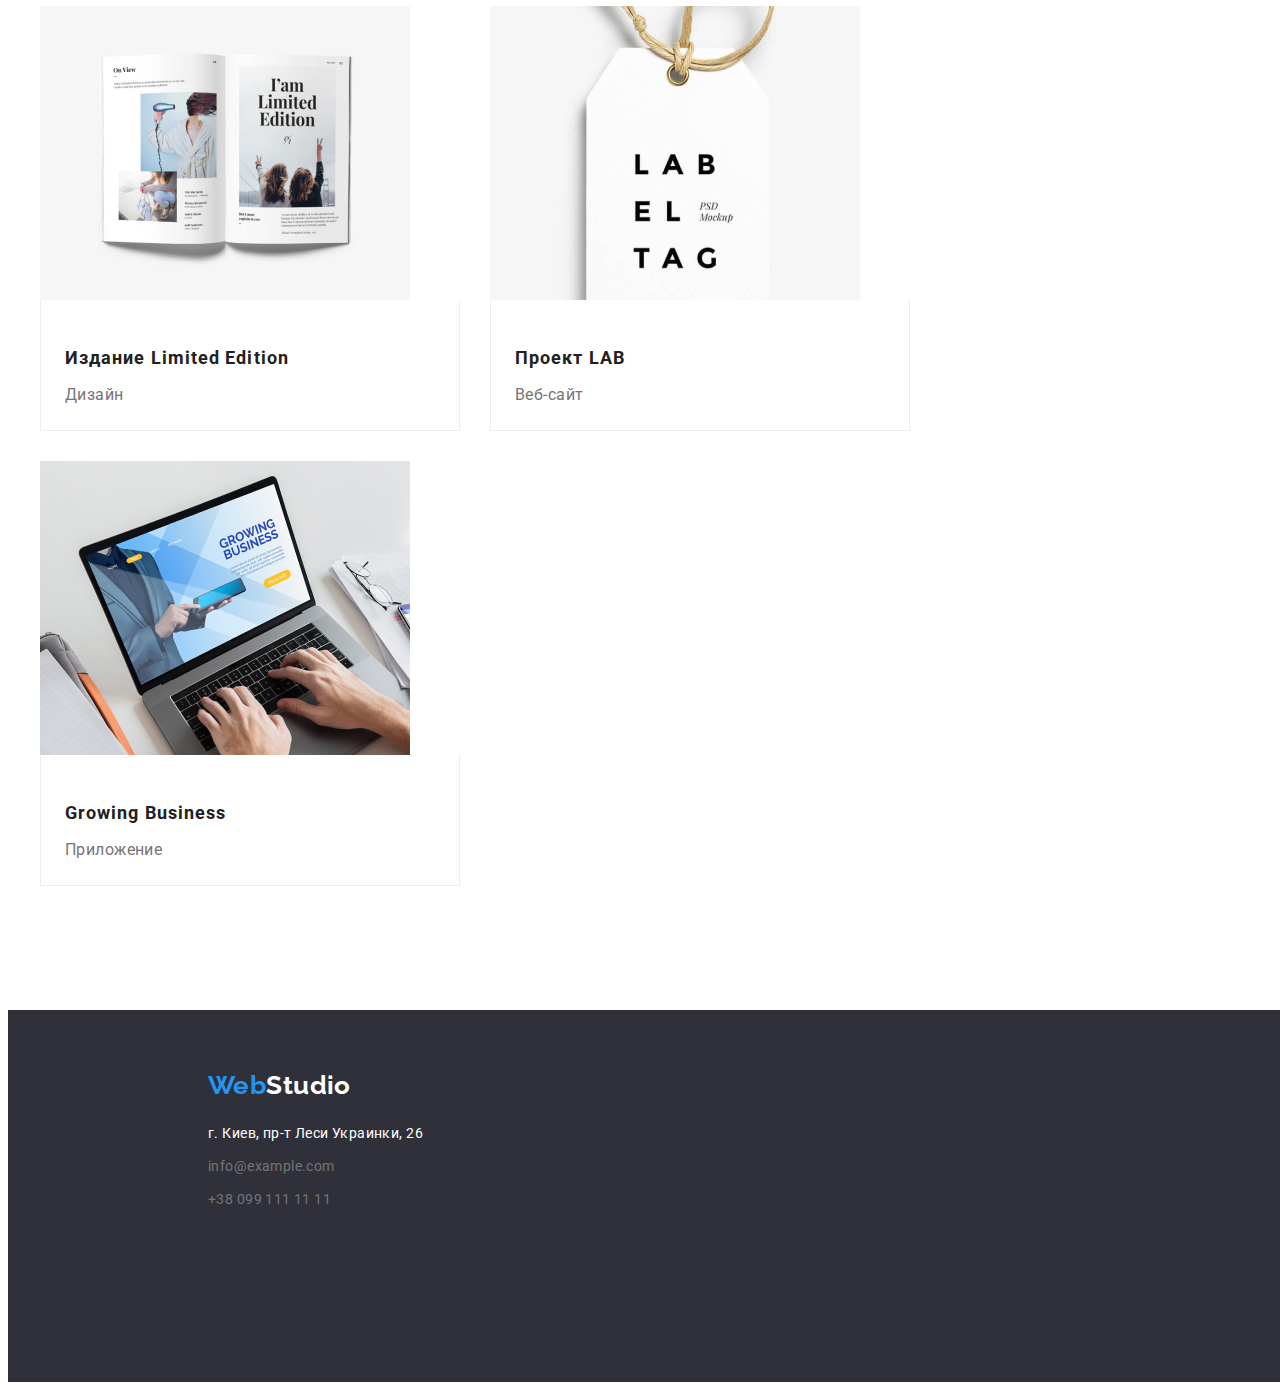
==== commit 7164af66: "добавляет флекс-боксы" ====
--- a/portfolio.html
+++ b/portfolio.html
@@ -18,17 +18,20 @@
 <body>
     <header class="header">
         <div class="container header-container">
-            <nav class="site-nav">
-                <a href="./index.html" class="logo"><span class="color-web">Web</span><span
-                        class="color-studio">Studio</span></a>
-                <ul class="list menu-list">
-                    <li><a href="./index.html" class="link">Студия</a></li>
-                    <li><a href="./portfolio.html" class="link">Портфолио</a></li>
-                    <li><a href="" class="link">Контакты</a></li>
-                </ul>
-            </nav>
+            <div class="container-site-nav">
+                <nav class="site-nav">
+                    <a href="./index.html" class="logo"><span class="color-web">Web</span><span
+                            class="color-studio">Studio</span></a>
+                    <ul class="list menu-list">
+                        <li class="nav-link"><a href="./index.html" class="link">Студия</a></li>
+                        <li class="nav-link"><a href="./portfolio.html" class="link">Портфолио</a></li>
+                        <li><a href="" class="link">Контакты</a></li>
+                    </ul>
+                </nav>
+            </div>
+            <div>
                 <ul class="list contacts-list">
-                    <li><a href="mailto:info@devstudio.com" class="link-contacts">info@devstudio.com</a></li>
+                    <li class="contacts-list-item"><a href="mailto:info@devstudio.com" class="link-contacts">info@devstudio.com</a></li>
                     <li><a href="tel:+380961111111" class="link-contacts">+38 096 111 11 11</a></li>
                 </ul>
             </div>
@@ -47,73 +50,81 @@
                 <li><button type="button" class="button">Дизайн</button></li>
                 <li><button type="button" class="button">Маркетинг</button></li>
             </ul>
+            <div class="container-product">
+                <ul class="list menu-product">
 
-            <ul class="list">
-                <li>
-                    <img src="./images/tehknokriak.jpg" alt="Страница веб сайта" width="370">
-                   <div class="product-card">
-                    <h2 class="title-product">Технокряк</h2>
-                    <p class="product-type">Веб-сайт</p>
-                </div>
-                </li>
-                <li>
-                    <img src="./images/poster.jpg" alt="Постер для баскетбольного матча" width="370">
-                    <div class="product-card">
-                    <h2 class="title-product">Постер New Orlean vs Golden Star</h2>
-                    <p class="product-type">Дизайн</p>
-                </div>
-                </li>
-                <li>
-                    <img src="./images/restoran.jpg" alt="Логотип ресторана" width="370">
-                    <div class="product-card">
-                    <h2 class="title-product">Ресторан Seafood</h2>
-                    <p class="product-type">Приложение</p>
-                </div>
-                </li>
-                <li>
-                    <img src="./images/project.prime.jpg" alt="Черные наушники" width="370">
-                    <div class="product-card">
-                    <h2 class="title-product">Проект Prime</h2>
-                    <p class="product-type">Маркетинг</p>
-                    </div>
-                </li>
-                <li>
-                    <img src="./images/project.boxes.jpg" alt="Две коробочк" width="370">
-                    <div class="product-card">
-                    <h2 class="title-product">Проект Boxes</h2>
-                    <p class="product-type">Приложение</p>
-                </div>
-                </li>
-                <li>
-                    <img src="./images/inspiration.jpg" alt="Монитор компьютера" width="370">
-                    <div class="product-card">
-                    <h2 class="title-product">Inspiration has no Borders</h2>
-                    <p class="product-type">Веб-сайт</p>
-                </div>
-                </li>
-                <li>
-                    <img src="./images/limited.edition.jpg" alt="Открытая книга" width="370">
-                    <div class="product-card">
-                    <h2 class="title-product">Издание Limited Edition</h2>
-                    <p class="product-type">Дизайн</p>
-                </div>
-                </li>
-                <li>
-                    <img src="./images/project.lab.jpg" alt="Логотип компании" width="370">
-                    <div class="product-card">
-                    <h2 class="title-product">Проект LAB</h2>
-                    <p class="product-type">Веб-сайт</p>
-                </div>
-                </li>
-                <li>
-                    <img src="./images/growing.business.jpg" alt="Работа с ноутбуком" width="370">
-                    <div class="product-card">
-                    <h2 class="title-product">Growing Business</h2>
-                    <p class="product-type">Приложение</p>
-                </div>
-                </li>
-            </ul>
-        </div>
+                    <li class="item-card">
+                        <img src="./images/tehknokriak.jpg" alt="Страница веб сайта" width="370">
+                        <div class="product-card">
+                            <h2 class="title-product">Технокряк</h2>
+                            <p class="product-type">Веб-сайт</p>
+                        </div>
+                    </li>
+
+                    <li class="item-card">
+                        <img src="./images/poster.jpg" alt="Постер для баскетбольного матча" width="370">
+                        <div class="product-card">
+                            <h2 class="title-product">Постер New Orlean vs Golden Star</h2>
+                            <p class="product-type">Дизайн</p>
+                        </div>
+                    </li>
+
+                    <li class="item-card">
+                        <img src="./images/restoran.jpg" alt="Логотип ресторана" width="370">
+                        <div class="product-card">
+                            <h2 class="title-product">Ресторан Seafood</h2>
+                            <p class="product-type">Приложение</p>
+                        </div>
+                    </li>
+
+                    <li class="item-card">
+                        <img src="./images/project.prime.jpg" alt="Черные наушники" width="370">
+                        <div class="product-card">
+                            <h2 class="title-product">Проект Prime</h2>
+                            <p class="product-type">Маркетинг</p>
+                        </div>
+                    </li>
+
+                    <li class="item-card">
+                        <img src="./images/project.boxes.jpg" alt="Две коробочк" width="370">
+                        <div class="product-card">
+                            <h2 class="title-product">Проект Boxes</h2>
+                            <p class="product-type">Приложение</p>
+                        </div>
+                    </li>
+
+                    <li class="item-card">
+                        <img src="./images/inspiration.jpg" alt="Монитор компьютера" width="370">
+                        <div class="product-card">
+                            <h2 class="title-product">Inspiration has no Borders</h2>
+                            <p class="product-type">Веб-сайт</p>
+                        </div>
+                    </li>
+
+                    <li class="item-card">
+                        <img src="./images/limited.edition.jpg" alt="Открытая книга" width="370">
+                        <div class="product-card">
+                            <h2 class="title-product">Издание Limited Edition</h2>
+                            <p class="product-type">Дизайн</p>
+                        </div>
+                    </li>
+                    <li class="item-card">
+                        <img src="./images/project.lab.jpg" alt="Логотип компании" width="370">
+                        <div class="product-card">
+                            <h2 class="title-product">Проект LAB</h2>
+                            <p class="product-type">Веб-сайт</p>
+                        </div>
+                    </li>
+                    <li class="item-card">
+                        <img src="./images/growing.business.jpg" alt="Работа с ноутбуком" width="370">
+                        <div class="product-card">
+                            <h2 class="title-product">Growing Business</h2>
+                            <p class="product-type">Приложение</p>
+                        </div>
+                    </li>
+                </ul>
+            </div>
+            </div>
         </section>
     </main>
 
--- a/css/styles.css
+++ b/css/styles.css
@@ -49,7 +49,6 @@
   padding-left: 15px;
   padding-right: 15px;
   margin: 0 auto;
-  outline: 2px solid teal;
 }
 
 .section {
@@ -102,6 +101,12 @@
 .link-contacts:focus {
   color: var(--accent-color);
 }
+/* header */
+.site-nav {
+    display: flex;
+    justify-content: flex-start;
+    align-items: center;
+}
 
 /* Hero */
 .hero {
@@ -109,7 +114,6 @@
   width: 1600px;
   height: 600px;
   margin: 0 auto;
-  margin-bottom: 94px;
   padding-top: 200px;
 }
 
@@ -146,6 +150,30 @@
 .hero-button:focus {
   color: var(--primary-text-color);
 }
+/* ===advantages studio */
+
+.container-advantages{
+    height: 101px;
+}
+.advantages-list{
+    display: flex;
+}
+.advantages-item{
+    margin-right: 30px;
+}
+/* Works */
+.works-list {
+    display: flex;
+    justify-content: space-between;
+}
+/* employee */
+.employee-list {
+    display: flex;
+    justify-content: space-between;
+    text-align: center;
+}
+
+
 /* Section work studio */
 .section-title {
   color: var(--primary-text-color);
@@ -186,14 +214,12 @@
   font-weight: 500;
   font-size: 16px;
   line-height: 1.19;
-  text-align: center;
   margin-top: 30px;
   margin-bottom: 10px;
 }
 .position-employee {
   font-size: 16px;
   line-height: 1.19;
-  text-align: center;
 }
 
 /* Footer */
@@ -248,31 +274,39 @@
     margin: 0 auto;
     max-width: 1600px;
 }
-
-.header-container {
-  display: flex;
-  align-items: center;
-  justify-content: space-evenly;
-}
-.site-nav {
-  display: flex;
-}
-.menu-list {
-  width: 294px;
-  display: flex;
-  justify-content: space-between;
-}
+.header-container{
+    height: 80px;
+    display: flex;
+    justify-content: space-around;
+    align-items: center
+}
+.menu-list{
+display: flex;
+justify-content: space-between;
+}
+.nav-link {
+margin-right: 50px;
+}
+
 .contacts-list {
   display: flex;
   justify-content: flex-end;
-}
-.contacts-list:not(:last-child) {
+  align-items: center;
+  align-items: baseline;
+ 
+}
+
+.contacts-list-item{
+margin-right: 50px;
+}
+/* .contacts-list:not(:last-child) {
   margin-right: 50px;
-}
+} */
 
 /* Portfolio */
 .list-btn-filtr{
-    margin-bottom: 34px;
+    display: flex;
+    justify-content: center;
 }
 .button {
   color: var(--primary-text-color);
@@ -288,7 +322,10 @@
   height: 38px;
   border-radius: 4px;
   border: 1px solid transparent;
-}
+  padding: 6px 22px;
+  margin-right: 8px;
+}
+
 
 .button:hover,
 .button:focus {
@@ -309,6 +346,17 @@
   font-size: 16px;
   line-height: 1.88;
 }
+
+.container-product{
+    margin-top: 50px;
+}
+.menu-product {
+    display: flex;
+    flex-wrap: wrap;
+    margin-left: -30px;
+    margin-top: -30px;
+}
+
 .product-card {
 padding: 20px 24px;
 border-left: 1px solid #EEEEEE;
@@ -316,3 +364,8 @@
 border-bottom: 1px solid #EEEEEE;
 width: 370px;     
 }
+.menu-product> .item-card{
+margin-left: 30px;
+margin-bottom: 30px;
+flex-basis: calc(100% / 3 - 30px);
+}
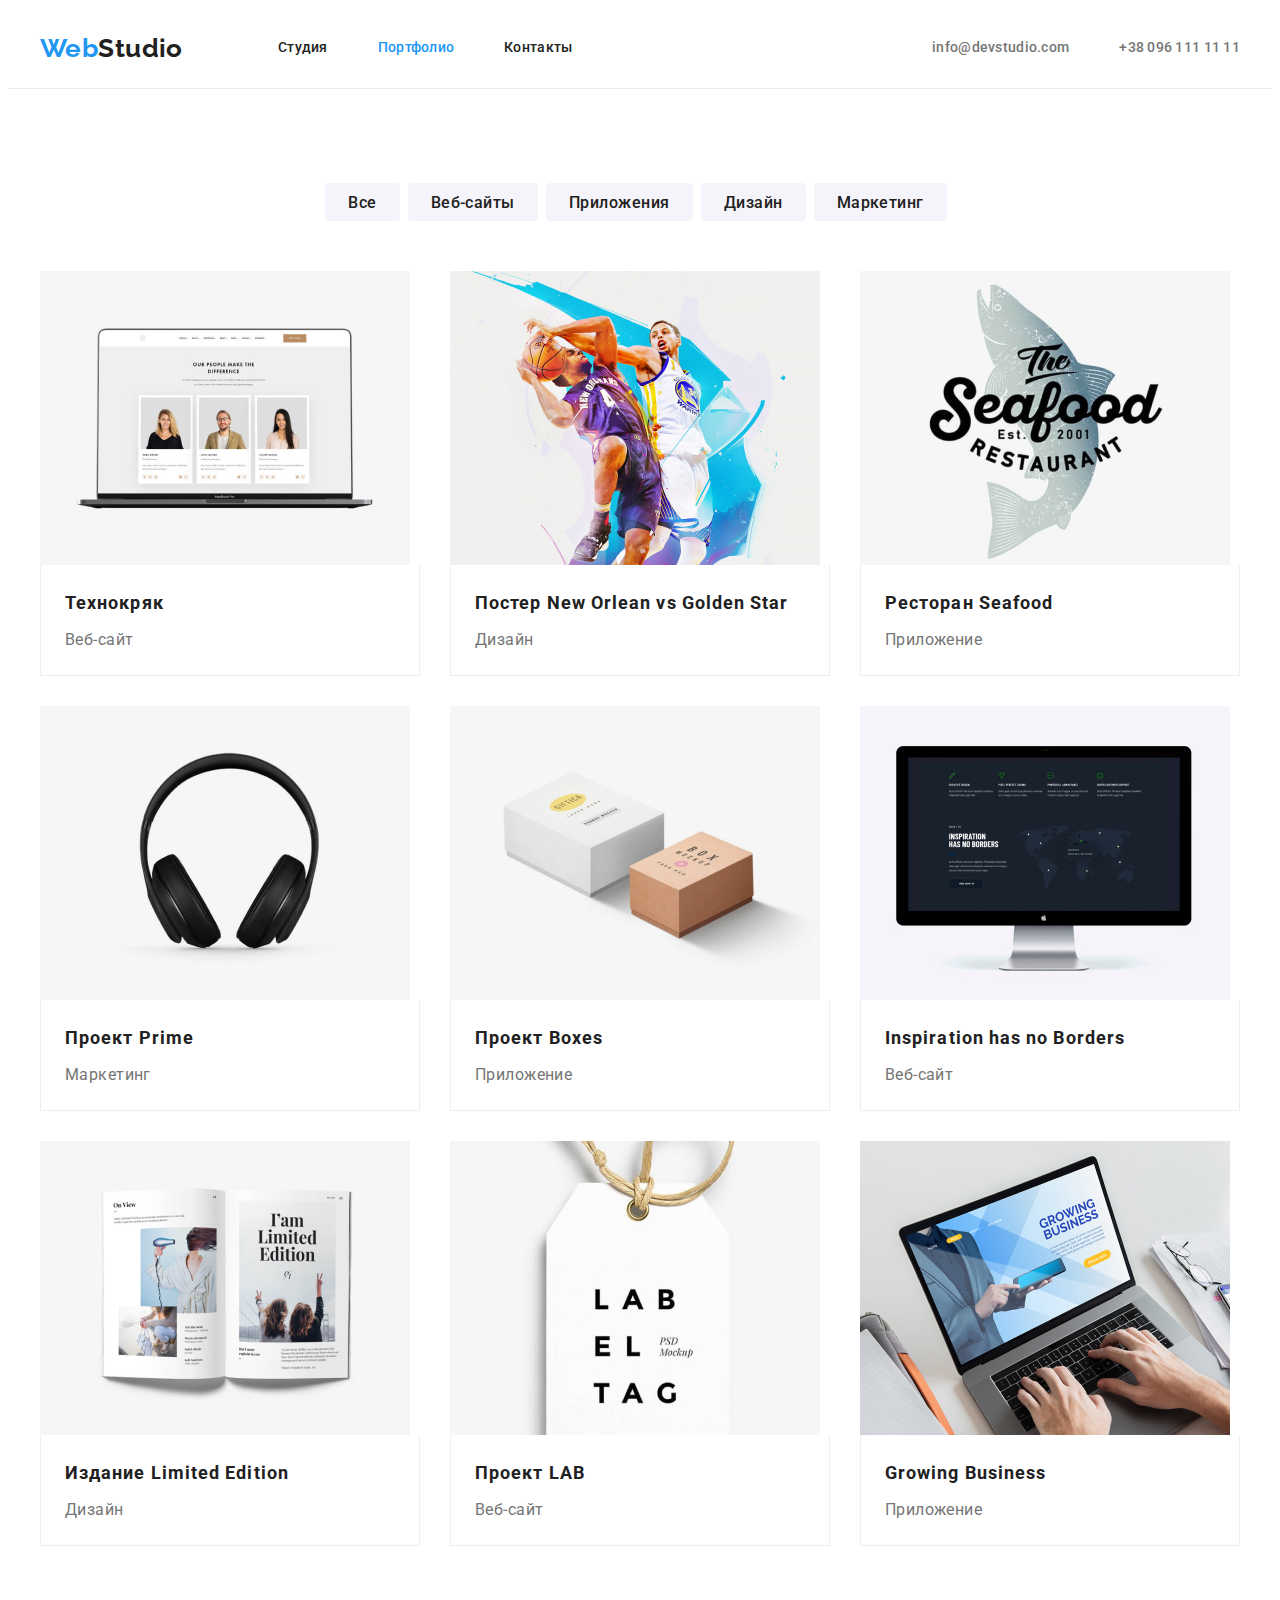
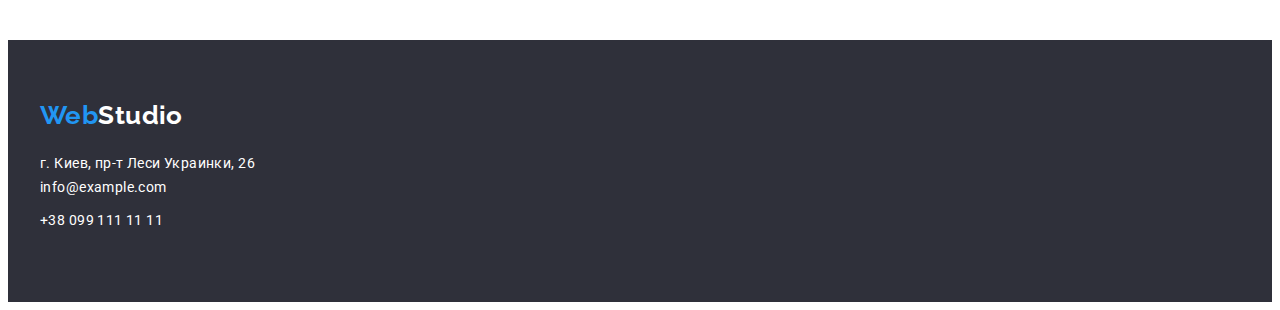
==== commit 3eae6b85: "Добавляет цвет текущей стриницы" ====
--- a/portfolio.html
+++ b/portfolio.html
@@ -18,23 +18,19 @@
 <body>
     <header class="header">
         <div class="container header-container">
-            <div class="container-site-nav">
                 <nav class="site-nav">
                     <a href="./index.html" class="logo"><span class="color-web">Web</span><span
                             class="color-studio">Studio</span></a>
                     <ul class="list menu-list">
                         <li class="nav-link"><a href="./index.html" class="link">Студия</a></li>
-                        <li class="nav-link"><a href="./portfolio.html" class="link">Портфолио</a></li>
-                        <li><a href="" class="link">Контакты</a></li>
+                        <li class="nav-link"><a href="./portfolio.html" class="link current">Портфолио</a></li>
+                        <li class="nav-link"><a href="" class="link">Контакты</a></li>
                     </ul>
                 </nav>
-            </div>
-            <div>
                 <ul class="list contacts-list">
                     <li class="contacts-list-item"><a href="mailto:info@devstudio.com" class="link-contacts">info@devstudio.com</a></li>
                     <li><a href="tel:+380961111111" class="link-contacts">+38 096 111 11 11</a></li>
                 </ul>
-            </div>
         </div>
     </header>
 
@@ -50,7 +46,7 @@
                 <li><button type="button" class="button">Дизайн</button></li>
                 <li><button type="button" class="button">Маркетинг</button></li>
             </ul>
-            <div class="container-product">
+
                 <ul class="list menu-product">
 
                     <li class="item-card">
@@ -123,7 +119,7 @@
                         </div>
                     </li>
                 </ul>
-            </div>
+    
             </div>
         </section>
     </main>
@@ -133,14 +129,13 @@
         <div class="container-footer">
             <a href="./index.html" class="logo logo-footer"><span class="color-web">Web</span><span
                     class="color-studio">Studio</span></a>
-            <address class="addres-footer">
-                <div class="address"> г. Киев, пр-т Леси Украинки, 26</div>
-                <div class="list-link-footer">
-                    <ul class="list">
-                        <li><a href="mailto:info@devstudio.co" class="link-footer">info@example.com</a></li>
-                        <li><a href="tel:+380961111111" class="link-footer">+38 099 111 11 11</a></li>
-                    </ul>
-                </div>
+            <address class="address">
+                г. Киев, пр-т Леси Украинки, 26
+                <ul class="list list-link-footer">
+                    <li class="items-link-footer"><a href="mailto:info@devstudio.co" class="link-footer">info@example.com</a>
+                    </li>
+                    <li class="items-link-footer"><a href="tel:+380961111111" class="link-footer">+38 099 111 11 11</a></li>
+                </ul>
             </address>
         </div>
     </footer>
--- a/css/styles.css
+++ b/css/styles.css
@@ -31,7 +31,7 @@
 img {
   display: block;
 }
- .list {
+.list {
   list-style: none;
 }
 
@@ -52,9 +52,9 @@
 }
 
 .section {
-     padding-top: 94px;
-     padding-bottom: 94px;
- }
+  padding-top: 94px;
+  padding-bottom: 94px;
+}
 
 /* =======COMPONENTS========== */
 /* logo */
@@ -76,18 +76,27 @@
 }
 
 /* site-nav */
-.site-nav .link {
+.link {
   color: var(--primary-text-color);
   font-weight: 500;
   font-size: 14px;
   line-height: 1.14;
   letter-spacing: 0.02em;
   text-decoration: none;
-}
+  display: block;
+  text-align: center;
+  padding-top: 32px;
+  padding-bottom: 32px;
+}
+
 .site-nav .link:hover,
 .site-nav .link:focus {
   color: var(--accent-color);
 }
+.menu-list .link.current{
+  color: var(--accent-color);
+}
+
 .link-contacts {
   display: block;
   color: var(--secondary-text-color);
@@ -101,20 +110,23 @@
 .link-contacts:focus {
   color: var(--accent-color);
 }
+.link-current{
+  color: var(--accent-color);
+}
+
 /* header */
 .site-nav {
-    display: flex;
-    justify-content: flex-start;
-    align-items: center;
+  display: flex;
+  justify-content: flex-start;
+  align-items: center;
 }
 
 /* Hero */
 .hero {
   background-color: #2f303a;
-  width: 1600px;
-  height: 600px;
   margin: 0 auto;
   padding-top: 200px;
+  padding-bottom: 200px;
 }
 
 .hero-title {
@@ -152,27 +164,31 @@
 }
 /* ===advantages studio */
 
-.container-advantages{
-    height: 101px;
-}
-.advantages-list{
-    display: flex;
-}
-.advantages-item{
-    margin-right: 30px;
+
+.advantages-list {
+  display: flex;
+}
+.advantages-item {
+  width: 270px;
+}
+.advantages-item:not(:last-child) {
+  margin-right: 30px;
 }
 /* Works */
 .works-list {
-    display: flex;
-    justify-content: space-between;
+  display: flex;
 }
 /* employee */
 .employee-list {
-    display: flex;
-    justify-content: space-between;
-    text-align: center;
-}
-
+  display: flex;
+  text-align: center;
+}
+.employee-list-items {
+  width: 270px;
+}
+.employee-list-items:not(:last-child) {
+  margin-right: 30px;
+}
 
 /* Section work studio */
 .section-title {
@@ -193,19 +209,25 @@
   margin-bottom: 10px;
 }
 .visually-hidden {
-    position: absolute;
-    width: 1px;
-    height: 1px;
-    margin: -1px;
-    border: 0;
-    padding: 0;
-    white-space: nowrap;
-    clip-path: inset(100%);
-    clip: rect(0 0 0 0);
-    overflow: hidden;
+  position: absolute;
+  width: 1px;
+  height: 1px;
+  margin: -1px;
+  border: 0;
+  padding: 0;
+  white-space: nowrap;
+  clip-path: inset(100%);
+  clip: rect(0 0 0 0);
+  overflow: hidden;
 }
 .section-text {
   font-size: 14px;
+}
+.works-list-items {
+  width: 370px;
+}
+.works-list-items:not(:last-child) {
+  margin-right: 30px;
 }
 
 /* team of studio */
@@ -214,29 +236,31 @@
   font-weight: 500;
   font-size: 16px;
   line-height: 1.19;
-  margin-top: 30px;
   margin-bottom: 10px;
 }
 .position-employee {
   font-size: 16px;
   line-height: 1.19;
+}
+.employee-card {
+  padding: 30px;
+}
+
+.section-employee {
+  background-color: #f5f4fa;
 }
 
 /* Footer */
 .footer {
-    background-color: #2f303a;
-    width: 1600px;
-    height: 252px;
-    margin: 0 auto;
-    padding-top: 60px;
-    padding-bottom: 60px;
+  background-color: #2f303a;
+  margin: 0 auto;
+  padding-top: 60px;
+  padding-bottom: 60px;
 }
 .footer .color-studio {
   color: #ffffff;
 }
-.addres-footer {
-    margin-top: 20px;
-}
+
 .address {
   color: var(--primary-white-color);
   font-family: Roboto;
@@ -244,18 +268,21 @@
   font-weight: normal;
   font-size: 14px;
   margin-bottom: 9px;
-}
-.list-link-footer{
-    color: var(--transparent-white-color);
-    font-size: 14px;
-    font-style: normal;
+  margin-top: 20px;
+}
+.list-link-footer {
+  color: var(--transparent-white-color);
+  font-size: 14px;
+  font-style: normal;
+}
+.items-link-footer {
+  margin-bottom: 9px;
 }
 .link-footer {
   color: var(--transparent-white-color);
   font-size: 14px;
   text-decoration: none;
   display: block;
-  margin-bottom: 9px;
 }
 .link-footer:focus,
 .link-footer:hover {
@@ -263,29 +290,27 @@
 }
 
 .container-footer {
-    width: 1200px;
-    margin: 0 auto;
-    padding-left: 15px;
-    padding-right: 15px;
+  width: 1200px;
+  margin: 0 auto;
+  padding-left: 15px;
+  padding-right: 15px;
 }
 /* ======HEADER============= */
 .header {
-    border-bottom: 1px solid #ECECEC;
-    margin: 0 auto;
-    max-width: 1600px;
-}
-.header-container{
-    height: 80px;
-    display: flex;
-    justify-content: space-around;
-    align-items: center
-}
-.menu-list{
-display: flex;
-justify-content: space-between;
+  border-bottom: 1px solid #ececec;
+  margin: 0 auto;
+}
+.header-container {
+  display: flex;
+  justify-content: space-between;
+  align-items: center;
+}
+.menu-list {
+  display: flex;
+  justify-content: space-between;
 }
 .nav-link {
-margin-right: 50px;
+  margin-right: 50px;
 }
 
 .contacts-list {
@@ -293,20 +318,24 @@
   justify-content: flex-end;
   align-items: center;
   align-items: baseline;
- 
-}
-
-.contacts-list-item{
-margin-right: 50px;
-}
+}
+
+.contacts-list-item {
+  margin-right: 50px;
+}
+.site-nav> .link-current{
+color: var(--accent-color);
+}
+  
 /* .contacts-list:not(:last-child) {
   margin-right: 50px;
 } */
 
 /* Portfolio */
-.list-btn-filtr{
-    display: flex;
-    justify-content: center;
+.list-btn-filtr {
+  display: flex;
+  justify-content: center;
+  margin-bottom: 50px;
 }
 .button {
   color: var(--primary-text-color);
@@ -324,8 +353,8 @@
   border: 1px solid transparent;
   padding: 6px 22px;
   margin-right: 8px;
-}
-
+  background-color: #F5F4FA;;
+}
 
 .button:hover,
 .button:focus {
@@ -339,7 +368,6 @@
   font-size: 18px;
   line-height: 2;
   letter-spacing: 0.06em;
-  margin-top: 20px;
   margin-bottom: 4px;
 }
 .product-type {
@@ -347,25 +375,22 @@
   line-height: 1.88;
 }
 
-.container-product{
-    margin-top: 50px;
-}
+
 .menu-product {
-    display: flex;
-    flex-wrap: wrap;
-    margin-left: -30px;
-    margin-top: -30px;
+  display: flex;
+  flex-wrap: wrap;
+  margin-left: -30px;
+  margin-bottom: -30px;
 }
 
 .product-card {
-padding: 20px 24px;
-border-left: 1px solid #EEEEEE;
-border-right: 1px solid #EEEEEE; 
-border-bottom: 1px solid #EEEEEE;
-width: 370px;     
-}
-.menu-product> .item-card{
-margin-left: 30px;
-margin-bottom: 30px;
-flex-basis: calc(100% / 3 - 30px);
-}
+  padding: 20px 24px;
+  border-left: 1px solid #eeeeee;
+  border-right: 1px solid #eeeeee;
+  border-bottom: 1px solid #eeeeee;
+}
+.menu-product > .item-card {
+  margin-left: 30px;
+  margin-bottom: 30px;
+  flex-basis: calc(100% / 3 - 30px);
+}
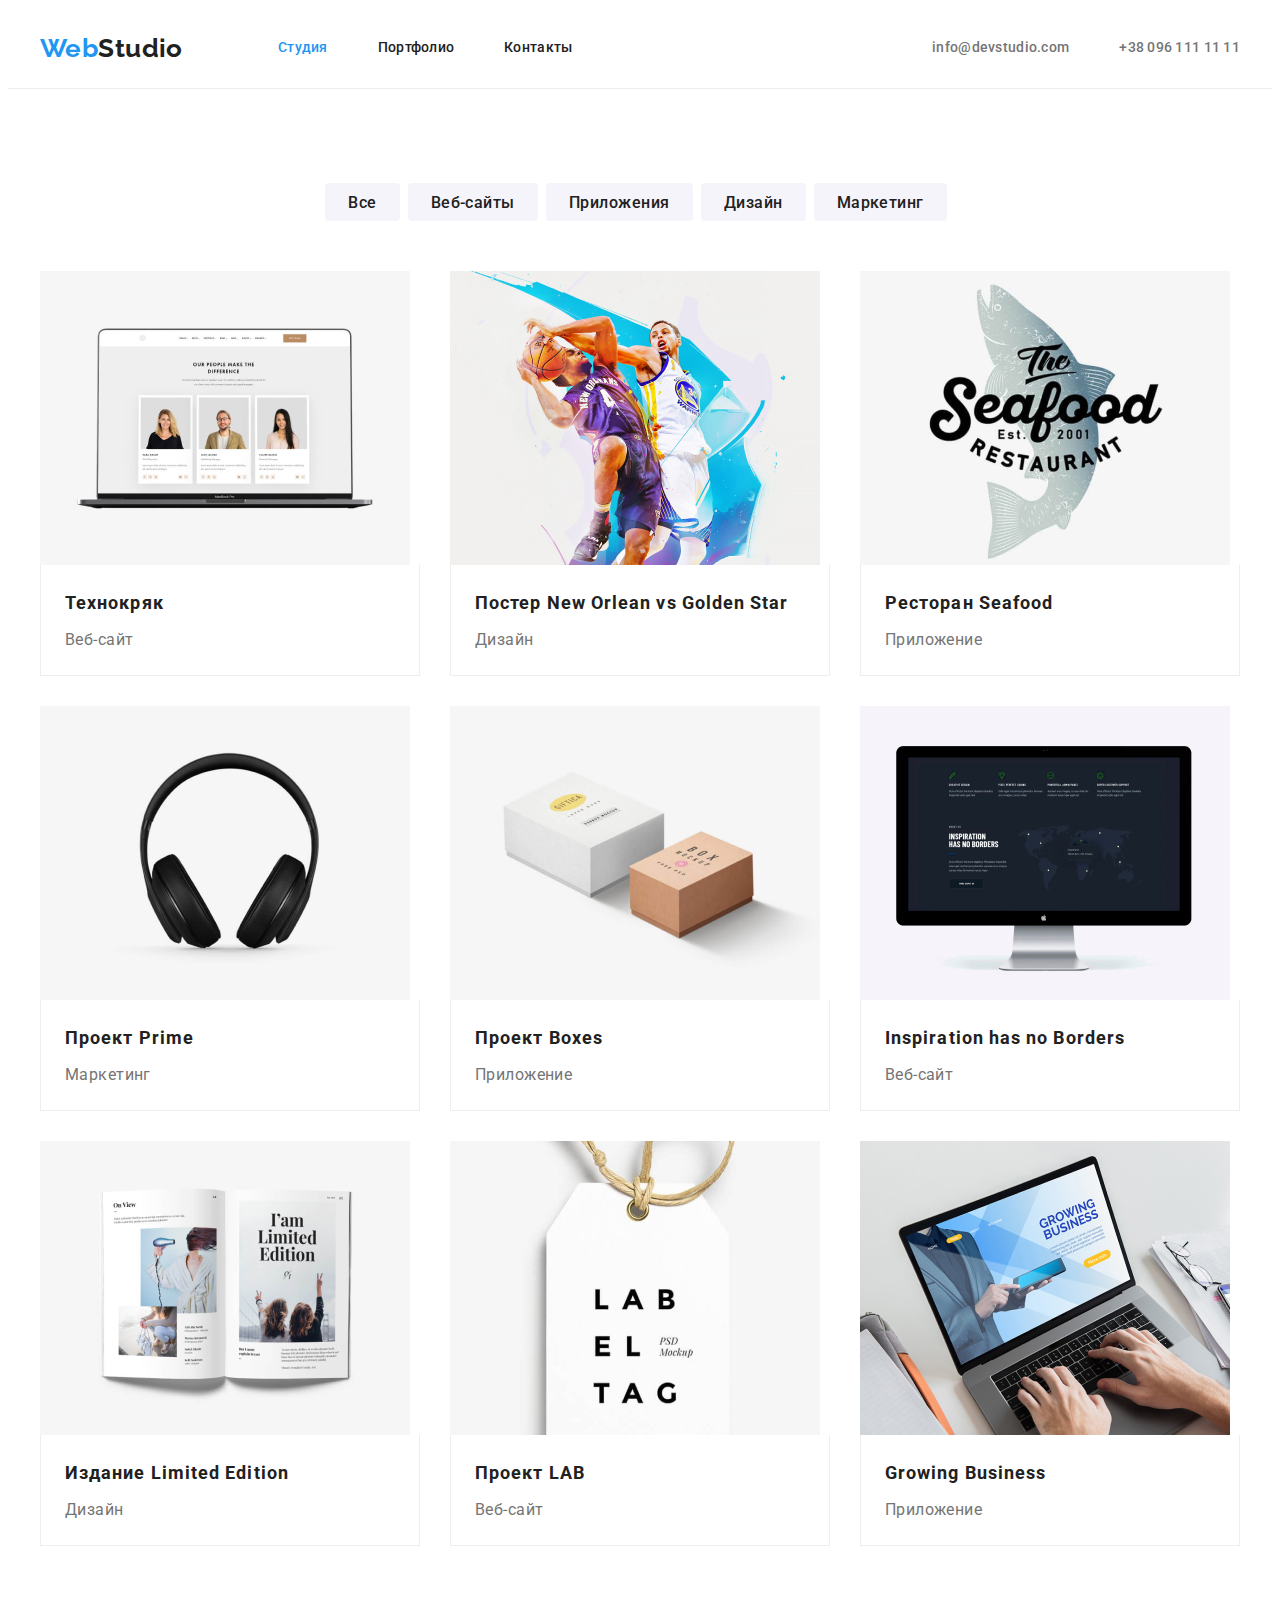
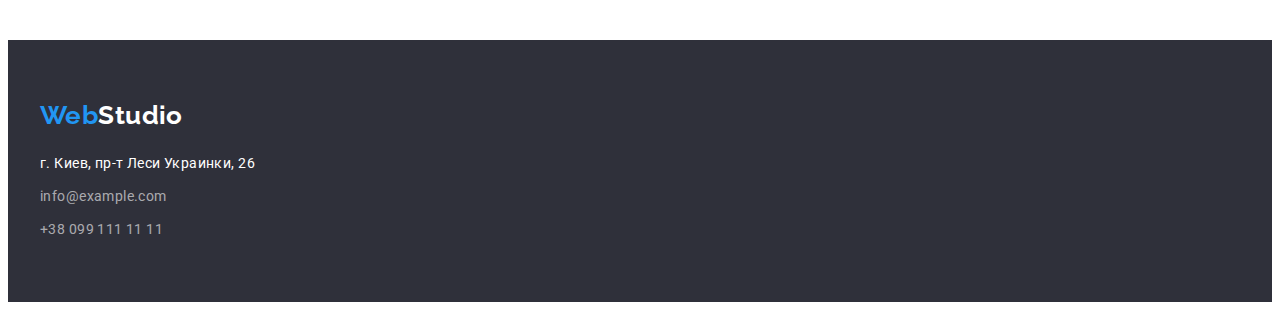
==== commit dfbaa1d9: "Добавляет правки в шапке и футере" ====
--- a/portfolio.html
+++ b/portfolio.html
@@ -19,11 +19,11 @@
     <header class="header">
         <div class="container header-container">
                 <nav class="site-nav">
-                    <a href="./index.html" class="logo"><span class="color-web">Web</span><span
+                    <a href="./index.html" lang="en" class="logo"><span class="color-web">Web</span><span
                             class="color-studio">Studio</span></a>
                     <ul class="list menu-list">
-                        <li class="nav-link"><a href="./index.html" class="link">Студия</a></li>
-                        <li class="nav-link"><a href="./portfolio.html" class="link current">Портфолио</a></li>
+                        <li class="nav-link"><a href="./index.html" target="_blank" class="link current">Студия</a></li>
+                        <li class="nav-link"><a href="./portfolio.html" target="_blank" class="link">Портфолио</a></li>
                         <li class="nav-link"><a href="" class="link">Контакты</a></li>
                     </ul>
                 </nav>
@@ -127,10 +127,10 @@
     <!-- Подвал страницы -->
     <footer class="footer">
         <div class="container-footer">
-            <a href="./index.html" class="logo logo-footer"><span class="color-web">Web</span><span
+            <a href="./index.html" lang="en" class="logo logo-footer"><span class="color-web">Web</span><span
                     class="color-studio">Studio</span></a>
             <address class="address">
-                г. Киев, пр-т Леси Украинки, 26
+                <p>г. Киев, пр-т Леси Украинки, 26</p>
                 <ul class="list list-link-footer">
                     <li class="items-link-footer"><a href="mailto:info@devstudio.co" class="link-footer">info@example.com</a>
                     </li>
--- a/css/styles.css
+++ b/css/styles.css
@@ -9,7 +9,7 @@
   --secondary-text-color: #757575;
   --accent-color: #2196f3;
   --primary-white-color: #ffffff;
-  --transparent-white-color: rgba(255, 255, 255, 0, 6);
+  --transparent-white-color: rgba(255, 255, 255, 0.6);
 }
 
 h1,
@@ -30,6 +30,8 @@
 }
 img {
   display: block;
+  max-width: 100%;
+  height: auto;
 }
 .list {
   list-style: none;
@@ -164,6 +166,9 @@
 }
 /* ===advantages studio */
 
+.section-advantages{
+  padding-bottom: 0;
+}
 
 .advantages-list {
   display: flex;
@@ -185,6 +190,8 @@
 }
 .employee-list-items {
   width: 270px;
+  box-shadow: 0px 1px 3px rgba(0, 0, 0, 0.12), 0px 1px 1px rgba(0, 0, 0, 0.14), 0px 2px 1px rgba(0, 0, 0, 0.2);
+  border-radius: 0px 0px 4px 4px;
 }
 .employee-list-items:not(:last-child) {
   margin-right: 30px;
@@ -253,7 +260,7 @@
 /* Footer */
 .footer {
   background-color: #2f303a;
-  margin: 0 auto;
+  margin: 0logo-footer auto;
   padding-top: 60px;
   padding-bottom: 60px;
 }
@@ -267,20 +274,21 @@
   font-style: normal;
   font-weight: normal;
   font-size: 14px;
-  margin-bottom: 9px;
   margin-top: 20px;
 }
+
 .list-link-footer {
   color: var(--transparent-white-color);
   font-size: 14px;
   font-style: normal;
-}
-.items-link-footer {
+  margin-top: 9px;
+}
+.items-link-footer:not(:last-child){
   margin-bottom: 9px;
 }
+
 .link-footer {
   color: var(--transparent-white-color);
-  font-size: 14px;
   text-decoration: none;
   display: block;
 }
@@ -302,14 +310,14 @@
 }
 .header-container {
   display: flex;
+  align-items: center;
+}
+.menu-list {
+  display: flex;
   justify-content: space-between;
-  align-items: center;
-}
-.menu-list {
-  display: flex;
-  justify-content: space-between;
-}
-.nav-link {
+}
+
+.nav-link:not(:last-child){
   margin-right: 50px;
 }
 
@@ -317,7 +325,7 @@
   display: flex;
   justify-content: flex-end;
   align-items: center;
-  align-items: baseline;
+  margin-left: auto;
 }
 
 .contacts-list-item {
